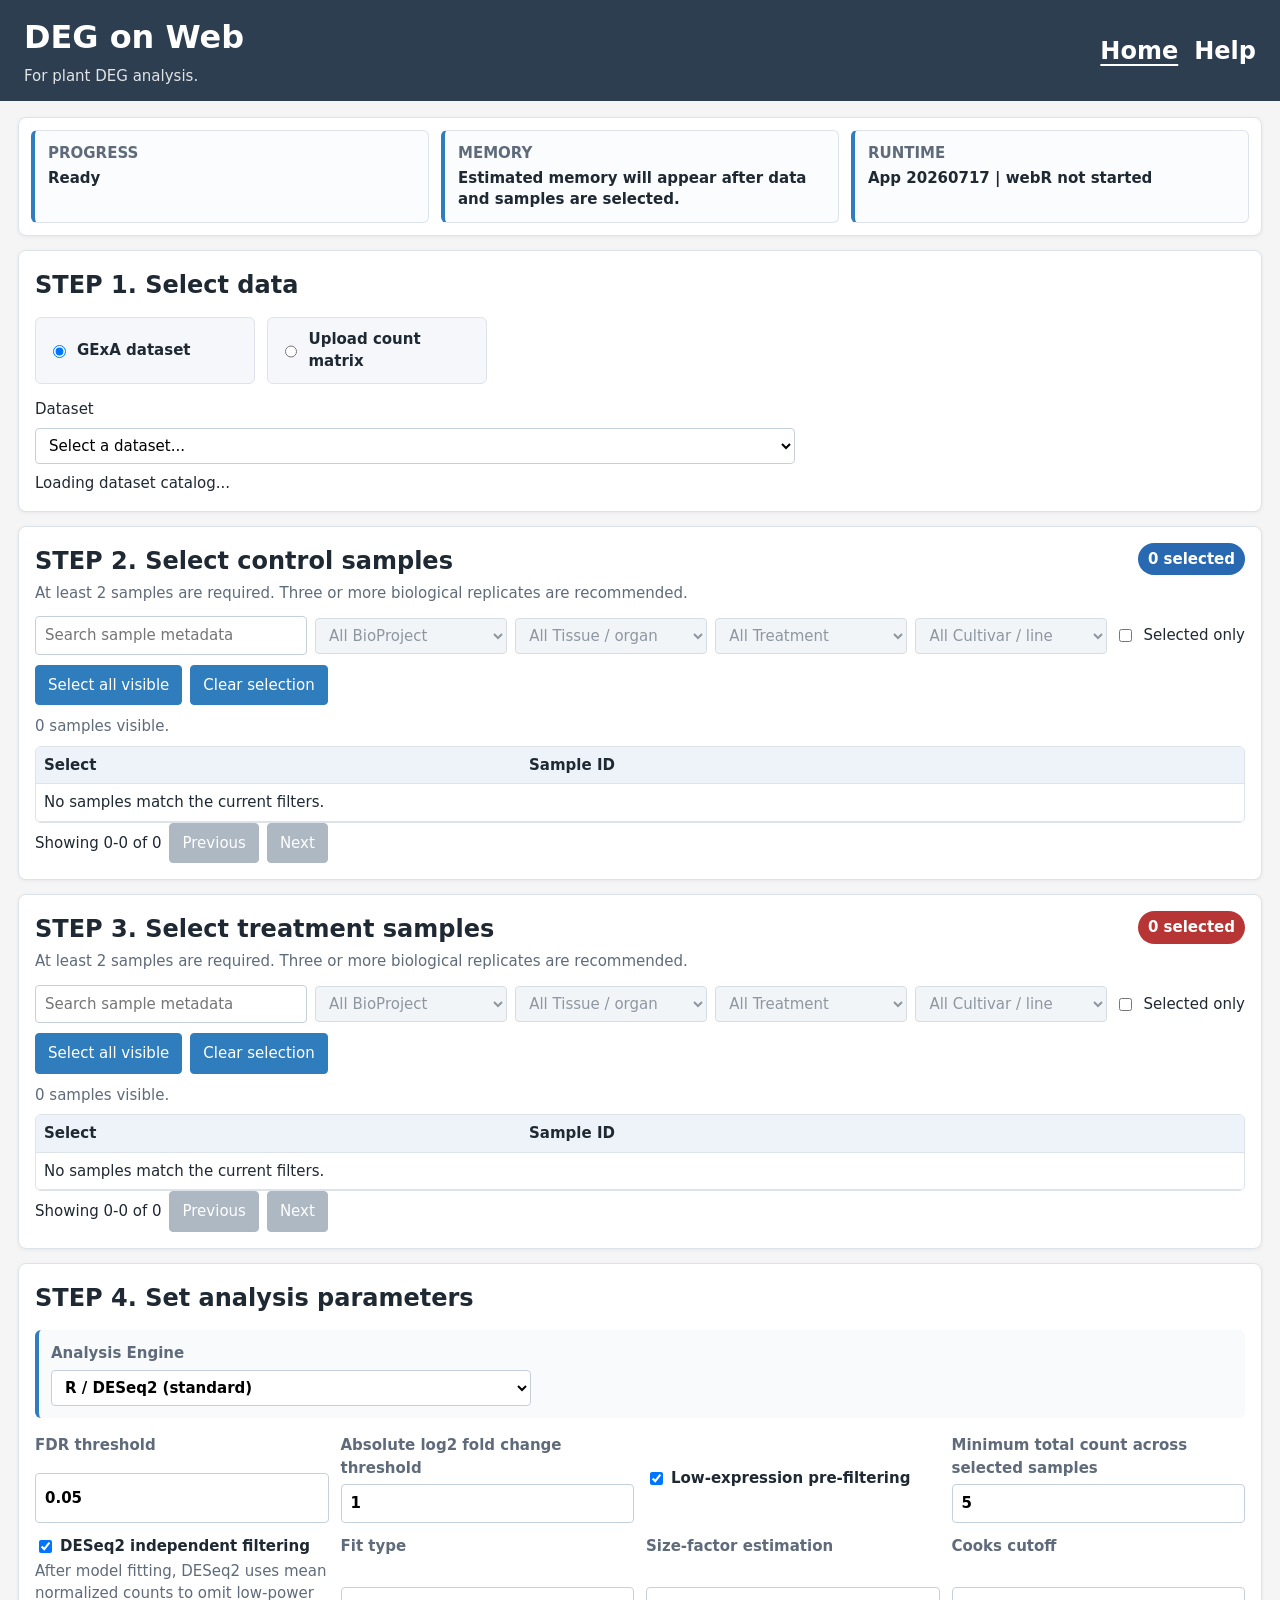
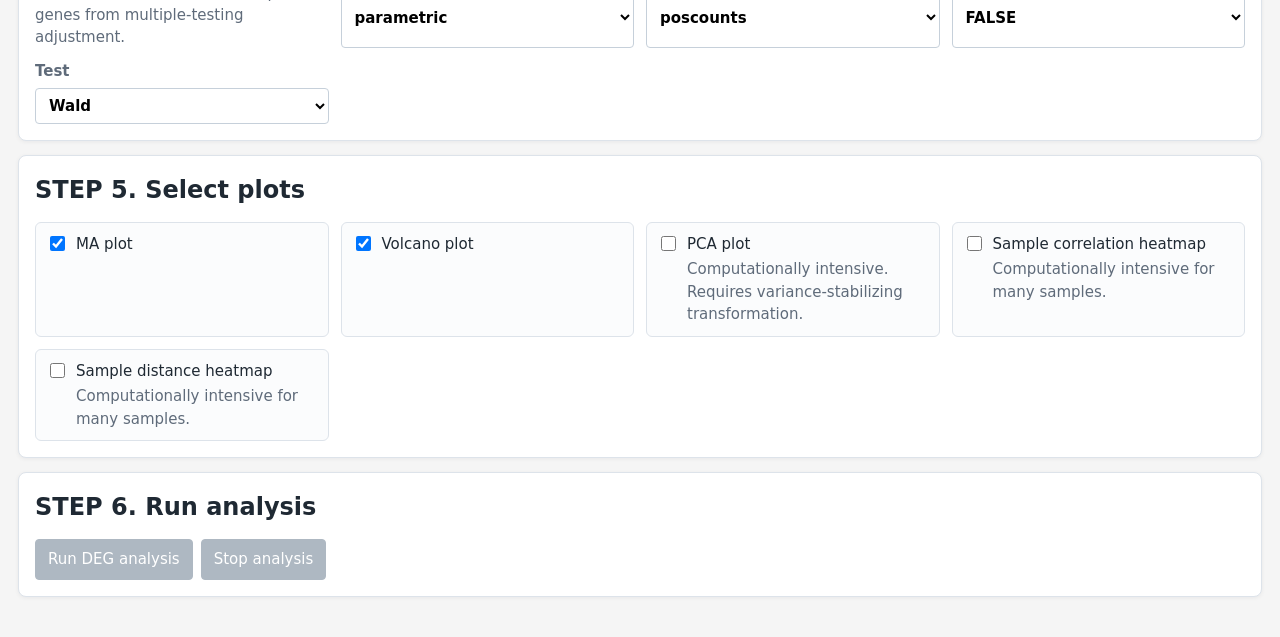
==== index.html @ 8852ff7d "Initial public release of DEG on Web" ====
<!doctype html>
<html lang="en">
<head>
  <meta charset="UTF-8">
  <meta
    name="viewport"
    content="width=device-width, initial-scale=1"
  >
  <meta
    http-equiv="Content-Security-Policy"
    content="default-src 'self' data: blob:; script-src 'self' 'unsafe-eval' 'wasm-unsafe-eval'; worker-src 'self' blob:; connect-src 'self'; img-src 'self' data: blob:; style-src 'self';"
  >
  <title>DEG on Web</title>
  <link rel="stylesheet" href="./css/deseq-app.css?v=20260721-help">
</head>
<body>
  <header class="site-header">
    <div>
      <h1>DEG on Web</h1>
      <p>For plant DEG analysis.</p>
    </div>
    <nav aria-label="Primary">
      <a href="./index.html" aria-current="page">Home</a>
      <a href="./help.html">Help</a>
    </nav>
  </header>

  <main class="app-shell">
    <section class="status-strip" aria-live="polite">
      <div>
        <span class="status-label">Progress</span>
        <strong id="progressStatus">Not started</strong>
      </div>
      <div>
        <span class="status-label">Memory</span>
        <strong id="memoryEstimate">Estimated memory will appear after data and samples are selected.</strong>
      </div>
      <div>
        <span class="status-label">Runtime</span>
        <strong id="runtimeStatus">App 20260717 | webR not started</strong>
      </div>
    </section>

    <section class="step-card">
      <div class="step-head">
        <h2><span class="step-number">STEP 1.</span> Select data</h2>
      </div>

      <div class="mode-grid">
        <label class="mode-option">
          <input type="radio" name="data-mode" value="gexa" checked>
          <span>GExA dataset</span>
        </label>
        <label class="mode-option">
          <input type="radio" name="data-mode" value="upload">
          <span>Upload count matrix</span>
        </label>
      </div>

      <div id="gexaPanel" class="data-panel">
        <label for="datasetSelect">Dataset</label>
        <select id="datasetSelect"></select>
        <div id="datasetInfo" class="dataset-info">Loading dataset catalog...</div>
      </div>

      <div id="uploadPanel" class="data-panel" hidden>
        <label for="countFile">Count matrix CSV / TSV / TXT / gzip</label>
        <p class="upload-hint">Use a raw integer count matrix. Put Gene ID in the first column and sample names in all remaining columns.</p>
        <input id="countFile" type="file" accept=".csv,.tsv,.txt,.gz,text/csv,text/tab-separated-values,text/plain">
        <div class="example-actions">
          <button id="showExampleMatrix" type="button">Show example</button>
          <button id="downloadExampleMatrix" type="button">Download example CSV</button>
        </div>
        <pre id="exampleMatrixPreview" class="example-matrix-preview" hidden></pre>
        <p id="uploadStatus" class="muted">No file selected. Files are parsed locally in this browser.</p>
      </div>
    </section>

    <section class="step-card">
      <div id="controlSelector">
        <div class="selector-heading selector-heading-control">
          <div>
            <h3>STEP 2. Select control samples</h3>
            <p>At least 2 samples are required. Three or more biological replicates are recommended.</p>
          </div>
          <div class="selector-count" data-role="count">0 selected</div>
        </div>
      </div>
    </section>

    <section class="step-card">
      <div id="treatmentSelector">
        <div class="selector-heading selector-heading-treatment">
          <div>
            <h3>STEP 3. Select treatment samples</h3>
            <p>At least 2 samples are required. Three or more biological replicates are recommended.</p>
          </div>
          <div class="selector-count" data-role="count">0 selected</div>
        </div>
      </div>
    </section>

    <section class="step-card">
      <div class="step-head">
        <h2><span class="step-number">STEP 4.</span> Set analysis parameters</h2>
      </div>

      <div class="engine-panel">
        <label class="engine-control">
          <span>Analysis Engine</span>
          <select id="analysisEngine">
            <option value="deseq2" selected>R / DESeq2 (standard)</option>
            <option value="javascript">High-speed edgeR-like Z-test (ultrafast)</option>
          </select>
        </label>
      </div>

      <div class="parameter-grid">
        <label>
          <div id="pModeField" class="p-mode-field" hidden>
            <span>P-value correction mode</span>
            <select id="p-mode">
              <option value="fdr" selected>FDR (Benjamini-Hochberg)</option>
              <option value="bonferroni">Bonferroni adjusted p-value</option>
              <option value="raw">Raw p-value (no adjustment)</option>
            </select>
          </div>
          <span id="pThreshLabel">FDR threshold</span>
          <input id="fdrThreshold" type="number" min="0.000001" max="0.999999" step="0.01" value="0.05">
        </label>
        <label>
          <span>Absolute log2 fold change threshold</span>
          <input id="log2fcThreshold" type="number" min="0" step="0.1" value="1">
        </label>
        <label class="deseq2-only-param inline-check">
          <input id="preFiltering" type="checkbox" checked>
          <span>Low-expression pre-filtering</span>
        </label>
        <label>
          <span>Minimum total count across selected samples</span>
          <input id="minimumCount" type="number" min="0" step="1" value="5">
        </label>
        <input id="minimumSamples" type="hidden" value="1">
        <div class="parameter-with-help deseq2-only-param">
          <label class="inline-check">
            <input id="independentFiltering" type="checkbox" checked>
            <span>DESeq2 independent filtering</span>
          </label>
          <p class="parameter-help">After model fitting, DESeq2 uses mean normalized counts to omit low-power genes from multiple-testing adjustment.</p>
        </div>
        <label class="deseq2-only-param">
          <span>Fit type</span>
          <select id="fitType">
            <option value="parametric">parametric</option>
            <option value="local">local</option>
            <option value="mean">mean</option>
          </select>
        </label>
        <label class="deseq2-only-param">
          <span>Size-factor estimation</span>
          <select id="sfType">
            <option value="ratio">ratio</option>
            <option value="poscounts">poscounts</option>
            <option value="iterate">iterate</option>
          </select>
        </label>
        <label class="deseq2-only-param">
          <span>Cooks cutoff</span>
          <select id="cooksCutoff">
            <option value="false">FALSE</option>
            <option value="true">TRUE</option>
          </select>
        </label>
        <label class="deseq2-only-param">
          <span>Test</span>
          <select id="testType">
            <option value="Wald">Wald</option>
            <option value="LRT">LRT</option>
          </select>
        </label>
      </div>
    </section>

    <section class="step-card">
      <div class="step-head">
        <h2><span class="step-number">STEP 5.</span> Select plots</h2>
      </div>

      <div class="plot-grid">
        <label class="inline-check">
          <input id="plot-ma" type="checkbox">
          <span>MA plot</span>
        </label>
        <label class="inline-check">
          <input id="plot-volcano" type="checkbox">
          <span>Volcano plot</span>
        </label>
        <label class="inline-check plot-heavy">
          <input id="plot-pca" type="checkbox">
          <span>PCA plot <small>Computationally intensive. Requires variance-stabilizing transformation.</small></span>
        </label>
        <label class="inline-check plot-heavy">
          <input id="plot-sampleCorrelation" type="checkbox">
          <span>Sample correlation heatmap <small>Computationally intensive for many samples.</small></span>
        </label>
        <label class="inline-check plot-heavy">
          <input id="plot-sampleDistance" type="checkbox">
          <span>Sample distance heatmap <small>Computationally intensive for many samples.</small></span>
        </label>
      </div>
    </section>

    <section class="step-card">
      <div class="step-head">
        <h2><span class="step-number">STEP 6.</span> Run analysis</h2>
      </div>

      <div id="warningPanel" class="warning-panel" hidden>
        <ul id="warningList"></ul>
      </div>

      <div class="run-actions">
        <button id="runButton" type="button" disabled>Run DEG analysis</button>
        <button id="cancelButton" type="button" disabled>Stop analysis</button>
      </div>

      <div id="analysisActivity" class="analysis-activity" hidden>
        <div class="analysis-activity-head">
          <span class="status-label">Analysis activity</span>
          <strong id="analysisElapsed">0 sec total</strong>
        </div>
        <ol id="analysisStageList"></ol>
      </div>

      <div id="errorPanel" class="error-panel" hidden>
        <pre id="errorText"></pre>
      </div>
    </section>

    <section id="resultsSection" class="step-card results-section" hidden>
      <div class="step-head">
        <h2><span class="step-number">STEP 7.</span> Results</h2>
      </div>

      <div id="summaryCards" class="summary-grid"></div>

      <h3>Result table</h3>
      <div id="resultTable"></div>

      <h3>Plots</h3>
      <div id="plotsContainer" class="plots-container"></div>

      <h3>Downloads</h3>
      <div id="downloadsContainer"></div>

      <h3>Analysis log</h3>
      <pre id="analysisLog" class="analysis-log"></pre>
    </section>

  </main>

  <script type="module" src="./js/app.js?v=20260717-gene-length"></script>
</body>
</html>
---- css/deseq-app.css ----
:root {
  --base-font-size: 15px;
  --ink: #1f2933;
  --muted: #5f6b7a;
  --line: #dde3ea;
  --panel: #ffffff;
  --soft: #f5f7fa;
  --header: #2c3e50;
  --accent: #2f7dbd;
  --control: #2869b1;
  --treatment: #b73535;
  --warning: #8a5a00;
  --warning-bg: #fff7e6;
  --error: #a83232;
}

* {
  box-sizing: border-box;
}

[hidden] {
  display: none !important;
}

html {
  font-size: var(--base-font-size);
}

body {
  margin: 0;
  color: var(--ink);
  background: #f5f5f5;
  font-family: system-ui, -apple-system, BlinkMacSystemFont, "Segoe UI", sans-serif;
  font-size: 1rem;
  line-height: 1.5;
}

button,
input,
select {
  font: inherit;
}

button {
  border: 1px solid var(--accent);
  border-radius: 4px;
  padding: 8px 12px;
  color: #fff;
  background: var(--accent);
  cursor: pointer;
}

button:disabled {
  border-color: #aeb8c2;
  background: #aeb8c2;
  cursor: not-allowed;
}

input,
select {
  min-width: 0;
  border: 1px solid #c6d0da;
  border-radius: 4px;
  padding: 7px 9px;
  background: #fff;
}

input:disabled,
select:disabled {
  color: var(--muted);
  background: #edf1f5;
}

.upload-hint {
  margin: -2px 0 10px;
  color: var(--muted);
}

.example-actions {
  display: flex;
  flex-wrap: wrap;
  gap: 8px;
  margin: 10px 0;
}

.example-matrix-preview {
  max-height: 280px;
  margin: 8px 0 10px;
  border: 1px solid var(--line);
  border-radius: 6px;
  padding: 10px;
  background: #fbfcfd;
  font-family: ui-monospace, SFMono-Regular, Consolas, "Liberation Mono", monospace;
  font-size: 0.9rem;
  line-height: 1.45;
  overflow: auto;
  white-space: pre;
}

a {
  color: var(--accent);
}

.site-header {
  display: flex;
  align-items: center;
  justify-content: space-between;
  gap: 18px;
  padding: 14px 24px;
  color: #fff;
  background: var(--header);
}

.site-header h1 {
  margin: 0;
  font-size: 2.13rem;
}

.site-header p {
  margin: 3px 0 0;
  color: rgba(255, 255, 255, 0.86);
  font-size: 1rem;
}

.site-header nav {
  display: flex;
  gap: 16px;
  white-space: nowrap;
}

.site-header nav a {
  color: #fff;
  font-size: 1.6rem;
  font-weight: 700;
  text-decoration: none;
}

.site-header nav a[aria-current="page"] {
  text-decoration: underline;
  text-decoration-thickness: 2px;
  text-underline-offset: 5px;
}

.app-shell {
  max-width: 1320px;
  margin: 16px auto 40px;
  padding: 0 18px;
}

.status-strip,
.step-card {
  margin-bottom: 14px;
  border: 1px solid var(--line);
  border-radius: 8px;
  background: var(--panel);
  box-shadow: 0 1px 4px rgba(15, 23, 42, 0.06);
}

.status-strip {
  display: grid;
  grid-template-columns: repeat(3, minmax(0, 1fr));
  gap: 12px;
  padding: 12px;
  background: #fff;
}

.status-strip > div {
  min-width: 0;
  border: 1px solid var(--line);
  border-left: 4px solid var(--accent);
  border-radius: 6px;
  padding: 11px 13px 12px;
  background: #fbfcfd;
}

.status-label {
  display: block;
  color: var(--muted);
  font-size: 1rem;
  font-weight: 700;
  text-transform: uppercase;
}

.status-strip strong {
  display: block;
  margin-top: 3px;
  font-size: 1rem;
  line-height: 1.4;
  overflow-wrap: anywhere;
}

.step-card {
  padding: 16px;
}

.step-head {
  display: flex;
  align-items: baseline;
  gap: 10px;
  margin-bottom: 14px;
}

.step-head h2 {
  margin: 0;
  font-size: 1.6rem;
  font-weight: 800;
}

.step-head .step-number {
  color: inherit;
  font-size: inherit;
  font-weight: inherit;
  letter-spacing: 0;
  text-transform: uppercase;
}

.mode-grid,
.plot-grid,
.parameter-grid,
.download-grid,
.summary-grid {
  display: grid;
  gap: 12px;
}

.mode-grid {
  grid-template-columns: repeat(2, minmax(0, 220px));
  margin-bottom: 14px;
}

.mode-option,
.inline-check {
  display: flex;
  align-items: center;
  gap: 8px;
}

.mode-option {
  border: 1px solid var(--line);
  border-radius: 6px;
  padding: 10px 12px;
  font-weight: 700;
  background: var(--soft);
}

.data-panel {
  display: grid;
  gap: 8px;
  max-width: 760px;
}

.dataset-details {
  display: grid;
  grid-template-columns: 180px minmax(0, 1fr);
  gap: 6px 12px;
  margin: 8px 0 0;
  padding: 12px;
  border: 1px solid var(--line);
  border-radius: 6px;
  background: #fbfcfd;
}

.dataset-details dt {
  color: var(--muted);
  font-weight: 700;
}

.dataset-details dd {
  margin: 0;
}

.selector-heading {
  display: flex;
  justify-content: space-between;
  gap: 14px;
  margin-bottom: 12px;
}

.selector-heading h3 {
  margin: 0;
  font-size: 1.6rem;
  font-weight: 800;
}

.plot-card h3,
.results-section h3 {
  margin: 0;
  font-size: 1.2rem;
}

.selector-heading p,
.muted,
.plot-heavy small {
  margin: 3px 0 0;
  color: var(--muted);
  font-size: 1rem;
}

.selector-count {
  align-self: start;
  border-radius: 999px;
  padding: 5px 10px;
  color: #fff;
  font-size: 1rem;
  font-weight: 800;
}

.selector-heading-control .selector-count {
  background: var(--control);
}

.selector-heading-treatment .selector-count {
  background: var(--treatment);
}

.sample-controls,
.result-controls,
.sample-actions,
.run-actions,
.plot-card-header,
.table-pager {
  display: flex;
  flex-wrap: wrap;
  align-items: center;
  gap: 8px;
}

.sample-controls input[type="search"],
.result-controls input[type="search"] {
  flex: 1 1 260px;
}

.sample-controls select {
  flex: 1 1 180px;
}

.sample-actions {
  margin: 10px 0;
}

.analysis-activity {
  margin-top: 14px;
  border-top: 1px solid var(--line);
  padding-top: 12px;
}

.analysis-activity-head {
  display: flex;
  align-items: baseline;
  justify-content: space-between;
  gap: 12px;
}

.analysis-activity-head strong {
  color: var(--muted);
  font-size: 0.93rem;
}

.analysis-activity .status-label {
  font-size: 0.86rem;
}

.analysis-activity ol {
  display: grid;
  gap: 5px;
  margin: 8px 0 0;
  padding: 0;
  list-style: none;
}

.analysis-activity li {
  display: grid;
  grid-template-columns: 74px minmax(0, 1fr);
  gap: 10px;
  border-bottom: 1px solid #edf1f5;
  padding: 5px 0;
  font-size: 0.93rem;
}

.analysis-activity time {
  color: var(--muted);
  font-variant-numeric: tabular-nums;
}

.analysis-activity li span {
  overflow-wrap: anywhere;
}

.selection-summary,
.result-status {
  margin: 8px 0;
  color: var(--muted);
  font-size: 1rem;
}

.sample-table-wrap,
.result-table-wrap {
  max-height: 520px;
  overflow: auto;
  border: 1px solid var(--line);
  border-radius: 6px;
}

table {
  width: 100%;
  border-collapse: collapse;
  font-size: 1rem;
}

th,
td {
  border-bottom: 1px solid var(--line);
  padding: 7px 8px;
  text-align: left;
  vertical-align: top;
}

thead th {
  position: sticky;
  top: 0;
  z-index: 1;
  background: #edf3f8;
}

tbody tr:hover {
  background: #f7fbff;
}

.parameter-grid {
  grid-template-columns: repeat(4, minmax(160px, 1fr));
}

.engine-panel {
  margin-bottom: 16px;
  border-left: 4px solid var(--accent);
  border-radius: 6px;
  padding: 12px;
  background: #f8fafc;
}

.engine-control,
.p-mode-field {
  display: grid;
  gap: 6px;
  color: var(--muted);
  font-size: 1rem;
  font-weight: 700;
}

.engine-control select {
  max-width: 480px;
}

.p-mode-field {
  margin-bottom: 8px;
}

.engine-muted {
  opacity: 0.45;
}

.parameter-grid label {
  display: grid;
  gap: 5px;
  color: var(--muted);
  font-size: 1rem;
  font-weight: 700;
}

.parameter-grid .inline-check {
  display: flex;
  color: var(--ink);
}

.parameter-with-help {
  display: grid;
  gap: 4px;
}

.parameter-help {
  margin: 0;
  color: var(--muted);
  font-size: 1rem;
  font-weight: 400;
  line-height: 1.45;
}

.plot-grid {
  grid-template-columns: repeat(4, minmax(180px, 1fr));
}

.plot-grid label {
  align-items: flex-start;
  border: 1px solid var(--line);
  border-radius: 6px;
  padding: 10px;
  background: #fbfcfd;
}

.plot-grid input[type="checkbox"] {
  flex: 0 0 auto;
  width: 1rem;
  height: 1rem;
  margin-top: 0.2rem;
}

.plot-heavy small {
  display: block;
}

.warning-panel,
.error-panel {
  margin: 10px 0;
  border-radius: 6px;
  padding: 10px 12px;
}

.warning-panel {
  border: 1px solid #ffe2ad;
  color: var(--warning);
  background: var(--warning-bg);
}

.warning-panel ul {
  margin: 0;
  padding-left: 20px;
}

.confirm-line {
  margin: 10px 0;
  font-weight: 700;
}

.error-panel {
  border: 1px solid #f3b3b3;
  color: var(--error);
  background: #fff3f3;
}

.error-panel pre,
.analysis-log {
  margin: 0;
  overflow: auto;
  white-space: pre-wrap;
  overflow-wrap: anywhere;
}

.summary-grid {
  grid-template-columns: repeat(6, minmax(120px, 1fr));
  margin-bottom: 18px;
}

.summary-card {
  display: grid;
  gap: 2px;
  border: 1px solid var(--line);
  border-radius: 6px;
  padding: 10px;
  background: #fbfcfd;
}

.summary-card strong {
  font-size: 1.6rem;
}

.summary-card span {
  color: var(--muted);
  font-size: 1rem;
}

.column-picker {
  margin: 10px 0;
}

.column-picker summary {
  cursor: pointer;
  font-weight: 700;
}

.column-picker [data-role="column-picker"] {
  display: grid;
  grid-template-columns: repeat(4, minmax(170px, 1fr));
  gap: 6px 10px;
  margin-top: 8px;
}

.sort-button {
  border: 0;
  padding: 0;
  color: var(--ink);
  background: transparent;
  font-weight: 800;
}

.numeric-filter {
  display: flex;
  align-items: center;
  gap: 5px;
  color: var(--muted);
  font-size: 1rem;
}

.numeric-filter input {
  width: 90px;
}

.plots-container {
  display: grid;
  gap: 14px;
}

.plot-card {
  border: 1px solid var(--line);
  border-radius: 8px;
  padding: 12px;
  background: #fff;
}

.plot-card-header {
  justify-content: space-between;
  margin-bottom: 8px;
}

.plot-downloads {
  display: flex;
  gap: 6px;
}

.plot-downloads button {
  padding: 5px 8px;
}

.plot-card svg {
  width: 100%;
  height: auto;
  border: 1px solid var(--line);
  border-radius: 6px;
  background: #fff;
}

.plot-axis line {
  stroke: #475569;
  stroke-width: 1;
}

.plot-grid-line {
  stroke: #e5e7eb;
  stroke-width: 1;
}

.plot-axis text,
.plot-legend text,
.heatmap-label {
  fill: #334155;
  font-size: 1rem;
}

.plot-title-svg {
  fill: #17202a;
  font-size: 1.2rem;
  font-weight: 800;
}

.threshold-line {
  stroke: #555;
  stroke-dasharray: 5 5;
  stroke-width: 1;
}

.plot-points circle {
  opacity: 0.72;
}

.plot-points circle:hover {
  opacity: 1;
  stroke: #111;
  stroke-width: 1;
}

.download-grid {
  grid-template-columns: repeat(4, minmax(170px, 1fr));
  margin-top: 10px;
}

.analysis-log {
  min-height: 180px;
  border: 1px solid var(--line);
  border-radius: 6px;
  padding: 12px;
  background: #f8fafc;
  font-family: Consolas, "Courier New", monospace;
  font-size: 1rem;
}

.help-manual {
  max-width: 1080px;
}

.help-intro p {
  max-width: 920px;
}

.manual-lead {
  margin-top: 0;
  font-size: 1.13rem;
  font-weight: 700;
}

.manual-toc,
.workflow-list,
.manual-list {
  margin: 0;
  padding-left: 22px;
}

.manual-toc {
  display: grid;
  grid-template-columns: repeat(2, minmax(0, 1fr));
  gap: 8px 24px;
}

.manual-toc a {
  font-weight: 700;
}

.manual-list,
.workflow-list {
  display: grid;
  gap: 9px;
}

.manual-list li,
.workflow-list li {
  padding-left: 2px;
}

.manual-two-column {
  display: grid;
  grid-template-columns: repeat(2, minmax(0, 1fr));
  gap: 16px 28px;
}

.manual-two-column h3 {
  margin: 0 0 4px;
  color: var(--header);
  font-size: 1.13rem;
}

.manual-two-column p {
  margin: 0;
}

.manual-subhead {
  margin: 18px 0 8px;
  color: var(--header);
  font-size: 1.2rem;
}

.manual-note {
  margin: 14px 0 0;
  border-left: 4px solid var(--accent);
  padding: 10px 12px;
  background: #f4f9fd;
}

@media (max-width: 980px) {
  .status-strip,
  .parameter-grid,
  .plot-grid,
  .summary-grid,
  .download-grid,
  .column-picker [data-role="column-picker"] {
    grid-template-columns: 1fr 1fr;
  }
}

@media (max-width: 720px) {
  .site-header,
  .selector-heading {
    flex-direction: column;
    align-items: flex-start;
  }

  .site-header nav {
    flex-wrap: wrap;
  }

  .status-strip,
  .mode-grid,
  .parameter-grid,
  .plot-grid,
  .summary-grid,
  .download-grid,
  .manual-toc,
  .manual-two-column,
  .column-picker [data-role="column-picker"] {
    grid-template-columns: 1fr;
  }

  .dataset-details {
    grid-template-columns: 1fr;
  }
}
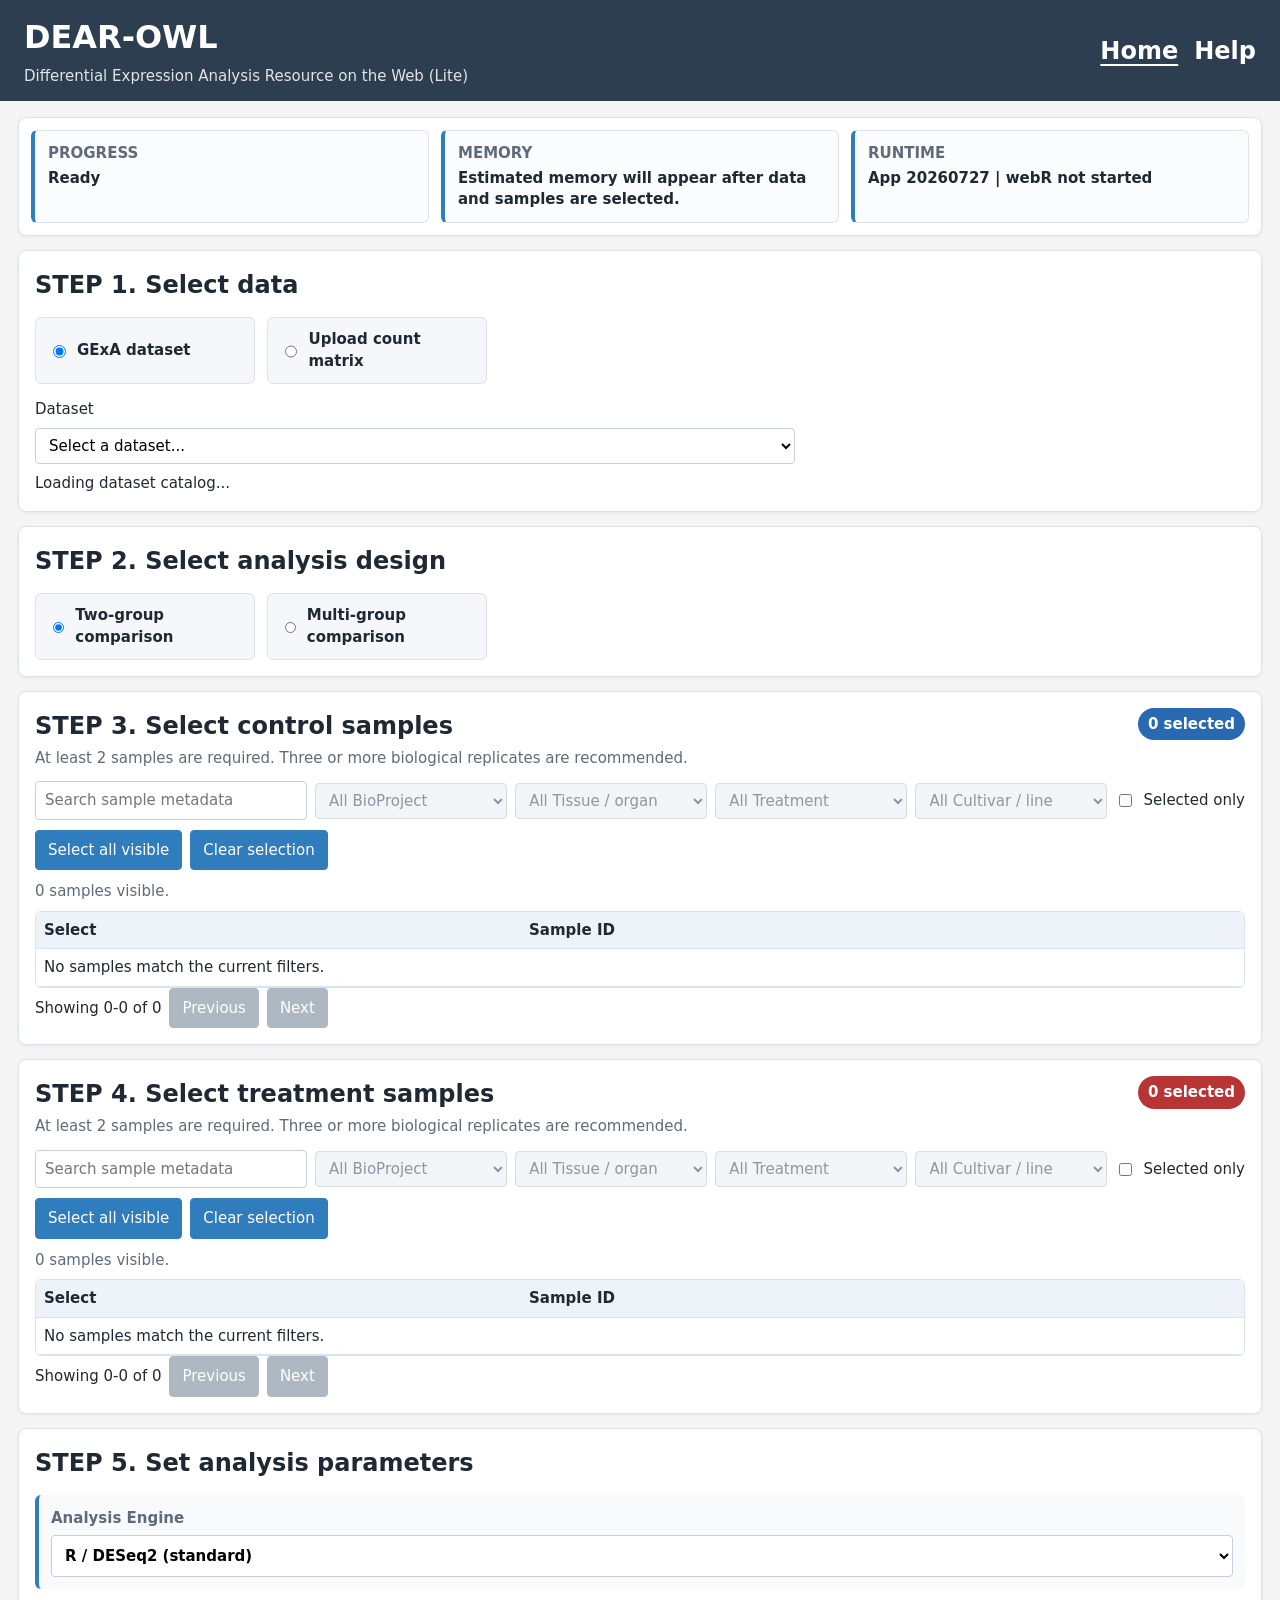
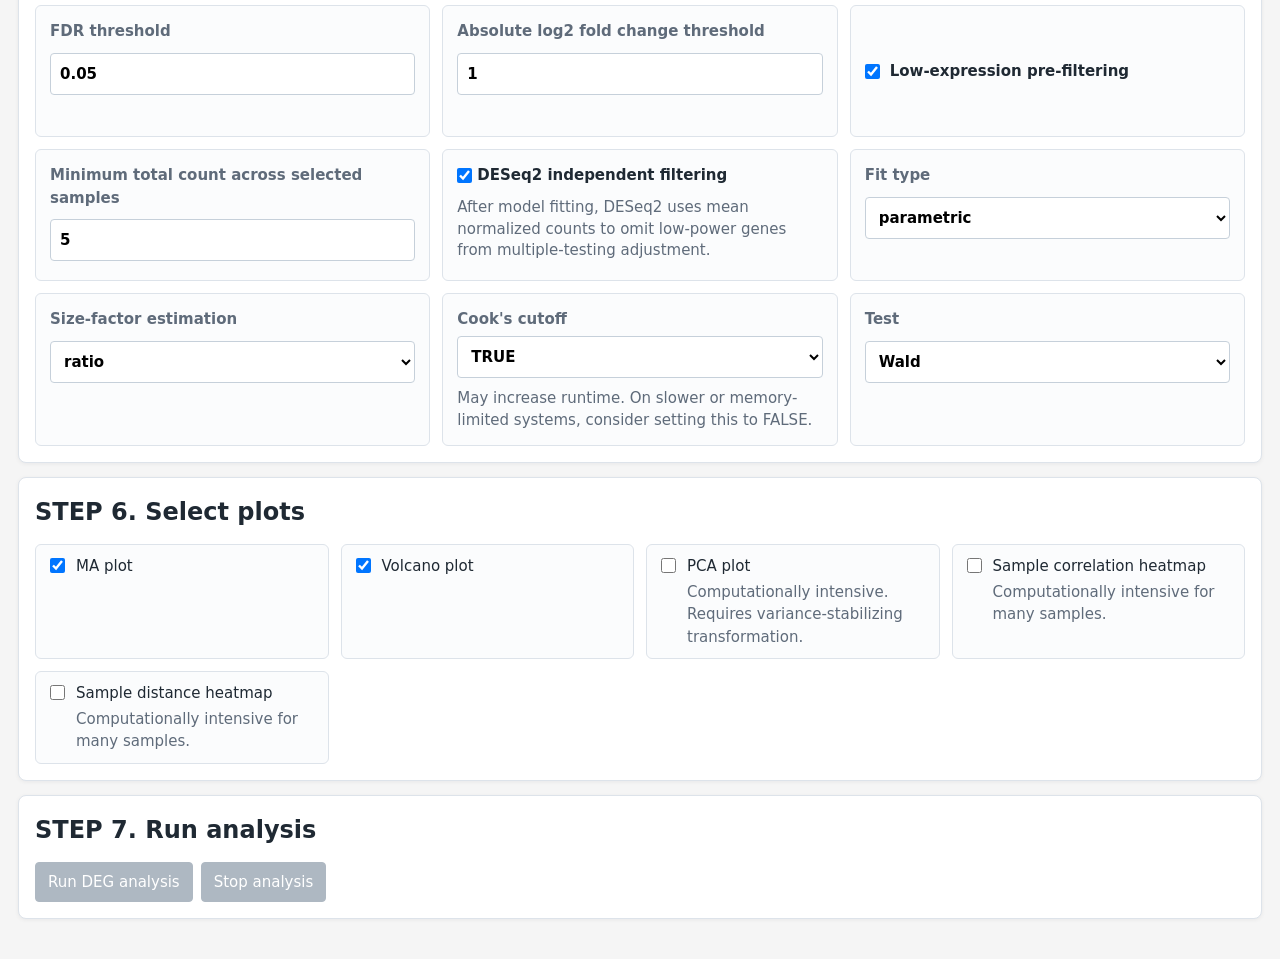
==== commit 0c357965: "Update DEAR-OWL application" ====
--- a/index.html
+++ b/index.html
@@ -10,14 +10,14 @@
     http-equiv="Content-Security-Policy"
     content="default-src 'self' data: blob:; script-src 'self' 'unsafe-eval' 'wasm-unsafe-eval'; worker-src 'self' blob:; connect-src 'self'; img-src 'self' data: blob:; style-src 'self';"
   >
-  <title>DEG on Web</title>
-  <link rel="stylesheet" href="./css/deseq-app.css?v=20260721-help">
+  <title>DEAR-OWL</title>
+  <link rel="stylesheet" href="./css/deseq-app.css?v=20260727">
 </head>
 <body>
   <header class="site-header">
     <div>
-      <h1>DEG on Web</h1>
-      <p>For plant DEG analysis.</p>
+      <h1>DEAR-OWL</h1>
+      <p>Differential Expression Analysis Resource on the Web (Lite)</p>
     </div>
     <nav aria-label="Primary">
       <a href="./index.html" aria-current="page">Home</a>
@@ -37,7 +37,7 @@
       </div>
       <div>
         <span class="status-label">Runtime</span>
-        <strong id="runtimeStatus">App 20260717 | webR not started</strong>
+        <strong id="runtimeStatus">App 20260727 | webR not started</strong>
       </div>
     </section>
 
@@ -61,6 +61,27 @@
         <label for="datasetSelect">Dataset</label>
         <select id="datasetSelect"></select>
         <div id="datasetInfo" class="dataset-info">Loading dataset catalog...</div>
+        <div id="datasetLoadProgress" class="dataset-load-progress" hidden>
+          <div class="dataset-load-progress-header">
+            <span id="datasetLoadProgressLabel">Preparing dataset...</span>
+            <span id="datasetLoadProgressPercent"></span>
+          </div>
+          <div
+            id="datasetLoadProgressTrack"
+            class="dataset-load-progress-track"
+            role="progressbar"
+            aria-label="Dataset loading progress"
+            aria-valuemin="0"
+            aria-valuemax="100"
+          >
+            <div id="datasetLoadProgressBar" class="dataset-load-progress-bar"></div>
+          </div>
+          <div class="dataset-load-progress-details">
+            <span id="datasetLoadProgressStage"></span>
+            <span id="datasetLoadProgressBytes"></span>
+          </div>
+          <div id="datasetLoadProgressLive" class="sr-only" aria-live="polite"></div>
+        </div>
       </div>
 
       <div id="uploadPanel" class="data-panel" hidden>
@@ -77,10 +98,27 @@
     </section>
 
     <section class="step-card">
+      <div class="step-head">
+        <h2><span class="step-number">STEP 2.</span> Select analysis design</h2>
+      </div>
+
+      <div class="mode-grid analysis-design-grid">
+        <label class="mode-option">
+          <input type="radio" name="analysis-design" value="two_group" checked>
+          <span>Two-group comparison</span>
+        </label>
+        <label class="mode-option">
+          <input type="radio" name="analysis-design" value="multi_group">
+          <span>Multi-group comparison</span>
+        </label>
+      </div>
+    </section>
+
+    <section id="twoGroupControlSection" class="step-card">
       <div id="controlSelector">
         <div class="selector-heading selector-heading-control">
           <div>
-            <h3>STEP 2. Select control samples</h3>
+            <h3>STEP 3. Select control samples</h3>
             <p>At least 2 samples are required. Three or more biological replicates are recommended.</p>
           </div>
           <div class="selector-count" data-role="count">0 selected</div>
@@ -88,11 +126,11 @@
       </div>
     </section>
 
-    <section class="step-card">
+    <section id="twoGroupTreatmentSection" class="step-card">
       <div id="treatmentSelector">
         <div class="selector-heading selector-heading-treatment">
           <div>
-            <h3>STEP 3. Select treatment samples</h3>
+            <h3>STEP 4. Select treatment samples</h3>
             <p>At least 2 samples are required. Three or more biological replicates are recommended.</p>
           </div>
           <div class="selector-count" data-role="count">0 selected</div>
@@ -100,9 +138,17 @@
       </div>
     </section>
 
-    <section class="step-card">
-      <div class="step-head">
-        <h2><span class="step-number">STEP 4.</span> Set analysis parameters</h2>
+    <section id="multiGroupSection" class="step-card" hidden>
+      <div class="step-head">
+        <h2><span class="step-number">STEP 3.</span> Build multi-group comparison</h2>
+      </div>
+      <div id="multiGroupBuilder"></div>
+      <div id="multiGroupSampleSelector" class="multi-group-sample-selector"></div>
+    </section>
+
+    <section class="step-card">
+      <div class="step-head">
+        <h2><span class="step-number">STEP 5.</span> Set analysis parameters</h2>
       </div>
 
       <div class="engine-panel">
@@ -110,7 +156,7 @@
           <span>Analysis Engine</span>
           <select id="analysisEngine">
             <option value="deseq2" selected>R / DESeq2 (standard)</option>
-            <option value="javascript">High-speed edgeR-like Z-test (ultrafast)</option>
+            <option value="javascript">High-speed pairwise Z-test (ultrafast)</option>
           </select>
         </label>
       </div>
@@ -159,18 +205,21 @@
         <label class="deseq2-only-param">
           <span>Size-factor estimation</span>
           <select id="sfType">
-            <option value="ratio">ratio</option>
+            <option value="ratio" selected>ratio</option>
             <option value="poscounts">poscounts</option>
             <option value="iterate">iterate</option>
           </select>
         </label>
-        <label class="deseq2-only-param">
-          <span>Cooks cutoff</span>
-          <select id="cooksCutoff">
-            <option value="false">FALSE</option>
-            <option value="true">TRUE</option>
-          </select>
-        </label>
+        <div class="parameter-with-help deseq2-only-param">
+          <label>
+            <span>Cook's cutoff</span>
+            <select id="cooksCutoff">
+              <option value="false">FALSE</option>
+              <option value="true" selected>TRUE</option>
+            </select>
+          </label>
+          <p class="parameter-help">May increase runtime. On slower or memory-limited systems, consider setting this to FALSE.</p>
+        </div>
         <label class="deseq2-only-param">
           <span>Test</span>
           <select id="testType">
@@ -183,7 +232,7 @@
 
     <section class="step-card">
       <div class="step-head">
-        <h2><span class="step-number">STEP 5.</span> Select plots</h2>
+        <h2><span class="step-number">STEP 6.</span> Select plots</h2>
       </div>
 
       <div class="plot-grid">
@@ -212,7 +261,7 @@
 
     <section class="step-card">
       <div class="step-head">
-        <h2><span class="step-number">STEP 6.</span> Run analysis</h2>
+        <h2><span class="step-number">STEP 7.</span> Run analysis</h2>
       </div>
 
       <div id="warningPanel" class="warning-panel" hidden>
@@ -239,7 +288,7 @@
 
     <section id="resultsSection" class="step-card results-section" hidden>
       <div class="step-head">
-        <h2><span class="step-number">STEP 7.</span> Results</h2>
+        <h2><span class="step-number">STEP 8.</span> Results</h2>
       </div>
 
       <div id="summaryCards" class="summary-grid"></div>
@@ -259,6 +308,6 @@
 
   </main>
 
-  <script type="module" src="./js/app.js?v=20260717-gene-length"></script>
+  <script type="module" src="./js/app.js?v=20260727"></script>
 </body>
 </html>
--- a/css/deseq-app.css
+++ b/css/deseq-app.css
@@ -12,6 +12,7 @@
   --warning: #8a5a00;
   --warning-bg: #fff7e6;
   --error: #a83232;
+  --progress: #2f8f5b;
 }
 
 * {
@@ -269,6 +270,103 @@
   margin: 0;
 }
 
+.dataset-load-progress {
+  display: grid;
+  gap: 7px;
+  margin-top: 2px;
+  border: 1px solid var(--line);
+  border-radius: 6px;
+  padding: 11px 12px;
+  background: #fbfcfd;
+  color: var(--ink);
+}
+
+.dataset-load-progress-header,
+.dataset-load-progress-details {
+  display: flex;
+  justify-content: space-between;
+  gap: 12px;
+  min-width: 0;
+}
+
+.dataset-load-progress-header {
+  align-items: baseline;
+  font-weight: 700;
+}
+
+.dataset-load-progress-header span,
+.dataset-load-progress-details span {
+  min-width: 0;
+  overflow-wrap: anywhere;
+}
+
+#datasetLoadProgressPercent {
+  flex: 0 0 auto;
+  color: var(--progress);
+}
+
+.dataset-load-progress-track {
+  position: relative;
+  height: 10px;
+  overflow: hidden;
+  border: 1px solid #cbe6d5;
+  border-radius: 999px;
+  background: #e8f5ee;
+}
+
+.dataset-load-progress-bar {
+  width: 0;
+  height: 100%;
+  border-radius: inherit;
+  background: var(--progress);
+  transition: width 140ms linear;
+}
+
+.dataset-load-progress-details {
+  color: var(--muted);
+  font-size: 0.93rem;
+}
+
+.dataset-load-progress.is-indeterminate .dataset-load-progress-bar {
+  position: absolute;
+  left: 0;
+  width: 34%;
+  animation: dataset-progress-indeterminate 1.35s ease-in-out infinite;
+}
+
+.dataset-load-progress.is-complete .dataset-load-progress-bar {
+  background: var(--progress);
+}
+
+.dataset-load-progress.is-error {
+  border-color: #d9a5a5;
+  background: #fff8f8;
+}
+
+.dataset-load-progress.is-error .dataset-load-progress-bar {
+  width: 100%;
+  background: var(--error);
+  animation: none;
+}
+
+.sr-only {
+  position: absolute;
+  width: 1px;
+  height: 1px;
+  overflow: hidden;
+  clip: rect(0, 0, 0, 0);
+  white-space: nowrap;
+}
+
+@keyframes dataset-progress-indeterminate {
+  0% {
+    transform: translateX(-105%);
+  }
+  100% {
+    transform: translateX(305%);
+  }
+}
+
 .selector-heading {
   display: flex;
   justify-content: space-between;
@@ -311,6 +409,197 @@
 
 .selector-heading-treatment .selector-count {
   background: var(--treatment);
+}
+
+.selector-heading-multi .selector-count {
+  background: var(--progress);
+}
+
+.analysis-design-grid {
+  margin-bottom: 0;
+}
+
+.compact-step-head {
+  margin-bottom: 10px;
+}
+
+.compact-step-head h3,
+.contrast-panel h3,
+.overlap-section h3 {
+  margin: 0;
+  font-size: 1.2rem;
+}
+
+.multi-group-grid {
+  display: grid;
+  grid-template-columns: repeat(auto-fit, minmax(260px, 1fr));
+  gap: 12px;
+  margin-bottom: 10px;
+}
+
+.multi-group-card {
+  display: grid;
+  gap: 8px;
+  border: 1px solid var(--line);
+  border-radius: 6px;
+  padding: 12px;
+  background: #fbfcfd;
+}
+
+.multi-group-card.is-active {
+  border-color: var(--progress);
+  box-shadow: inset 0 0 0 1px var(--progress);
+}
+
+.multi-group-label {
+  display: grid;
+  gap: 4px;
+  min-width: 0;
+}
+
+.multi-group-label span {
+  color: var(--muted);
+  font-size: 0.93rem;
+  font-weight: 700;
+}
+
+.multi-group-count {
+  color: var(--ink);
+  font-size: 1rem;
+}
+
+.replicate-warning {
+  margin: 0;
+  color: var(--warning);
+  font-size: 0.93rem;
+  font-weight: 700;
+}
+
+.multi-group-sample-selector {
+  margin-top: 14px;
+  border-top: 1px solid var(--line);
+  padding-top: 14px;
+}
+
+.contrast-panel {
+  display: grid;
+  gap: 10px;
+  margin-top: 12px;
+  border-top: 1px solid var(--line);
+  padding-top: 12px;
+}
+
+.contrast-controls,
+.custom-contrast-row,
+.multi-result-header,
+.overlap-set-grid {
+  display: flex;
+  flex-wrap: wrap;
+  align-items: center;
+  gap: 8px;
+}
+
+.contrast-controls label {
+  display: grid;
+  gap: 4px;
+}
+
+.contrast-controls label span {
+  color: var(--muted);
+  font-size: 0.93rem;
+  font-weight: 700;
+}
+
+.run-global-control {
+  align-self: end;
+  display: flex !important;
+  min-height: 38px;
+}
+
+.contrast-preview {
+  border: 1px solid var(--line);
+  border-radius: 6px;
+  padding: 10px 12px;
+  background: #fbfcfd;
+}
+
+.contrast-preview ul {
+  display: grid;
+  gap: 4px;
+  margin: 7px 0;
+  padding-left: 20px;
+}
+
+.custom-contrast-editor {
+  display: grid;
+  gap: 8px;
+}
+
+.custom-contrast-list {
+  display: grid;
+  gap: 8px;
+}
+
+.custom-contrast-row select {
+  min-width: 180px;
+}
+
+.multi-result-header {
+  align-items: start;
+  margin-bottom: 10px;
+}
+
+.multi-result-header select {
+  flex: 0 1 320px;
+}
+
+.multi-result-header p {
+  flex: 1 1 360px;
+  margin: 0;
+}
+
+.compact-note {
+  margin: 0;
+}
+
+.direction-matrix {
+  margin-top: 14px;
+}
+
+.direction-matrix summary {
+  cursor: pointer;
+  font-weight: 800;
+}
+
+.overlap-section {
+  display: grid;
+  gap: 10px;
+  margin-top: 14px;
+}
+
+.overlap-set-grid {
+  align-items: flex-start;
+}
+
+.overlap-set-grid label {
+  flex: 1 1 260px;
+}
+
+.overlap-output {
+  display: grid;
+  gap: 10px;
+}
+
+.venn-svg {
+  width: min(100%, 760px);
+  min-height: 260px;
+  border: 1px solid var(--line);
+  border-radius: 6px;
+  background: #fbfcfd;
+}
+
+.overlap-table {
+  border: 1px solid var(--line);
 }
 
 .sample-controls,
@@ -427,7 +716,9 @@
 }
 
 .parameter-grid {
-  grid-template-columns: repeat(4, minmax(160px, 1fr));
+  grid-template-columns: repeat(3, minmax(0, 1fr));
+  grid-auto-rows: minmax(132px, auto);
+  align-items: stretch;
 }
 
 .engine-panel {
@@ -448,7 +739,9 @@
 }
 
 .engine-control select {
-  max-width: 480px;
+  width: 100%;
+  height: 42px;
+  max-width: none;
 }
 
 .p-mode-field {
@@ -467,14 +760,49 @@
   font-weight: 700;
 }
 
+.parameter-grid > label,
+.parameter-grid > .parameter-with-help {
+  min-width: 0;
+  min-height: 132px;
+  height: 100%;
+  border: 1px solid var(--line);
+  border-radius: 6px;
+  padding: 14px;
+  background: #fbfcfd;
+}
+
+.parameter-grid > label {
+  align-content: start;
+  gap: 10px;
+}
+
+.parameter-grid input[type="number"],
+.parameter-grid select {
+  width: 100%;
+  height: 42px;
+}
+
 .parameter-grid .inline-check {
   display: flex;
   color: var(--ink);
 }
 
+.parameter-grid > .inline-check {
+  align-items: center;
+}
+
+.parameter-grid input[type="checkbox"] {
+  flex: 0 0 auto;
+  width: 1rem;
+  height: 1rem;
+  margin: 0;
+  padding: 0;
+}
+
 .parameter-with-help {
   display: grid;
-  gap: 4px;
+  align-content: start;
+  gap: 10px;
 }
 
 .parameter-help {
@@ -800,4 +1128,26 @@
   .dataset-details {
     grid-template-columns: 1fr;
   }
-}
+
+  .parameter-grid {
+    grid-auto-rows: minmax(120px, auto);
+  }
+
+  .dataset-load-progress-header,
+  .dataset-load-progress-details {
+    flex-direction: column;
+    gap: 3px;
+  }
+}
+
+@media (prefers-reduced-motion: reduce) {
+  .dataset-load-progress-bar {
+    transition: none;
+  }
+
+  .dataset-load-progress.is-indeterminate .dataset-load-progress-bar {
+    position: static;
+    width: 38%;
+    animation: none;
+  }
+}
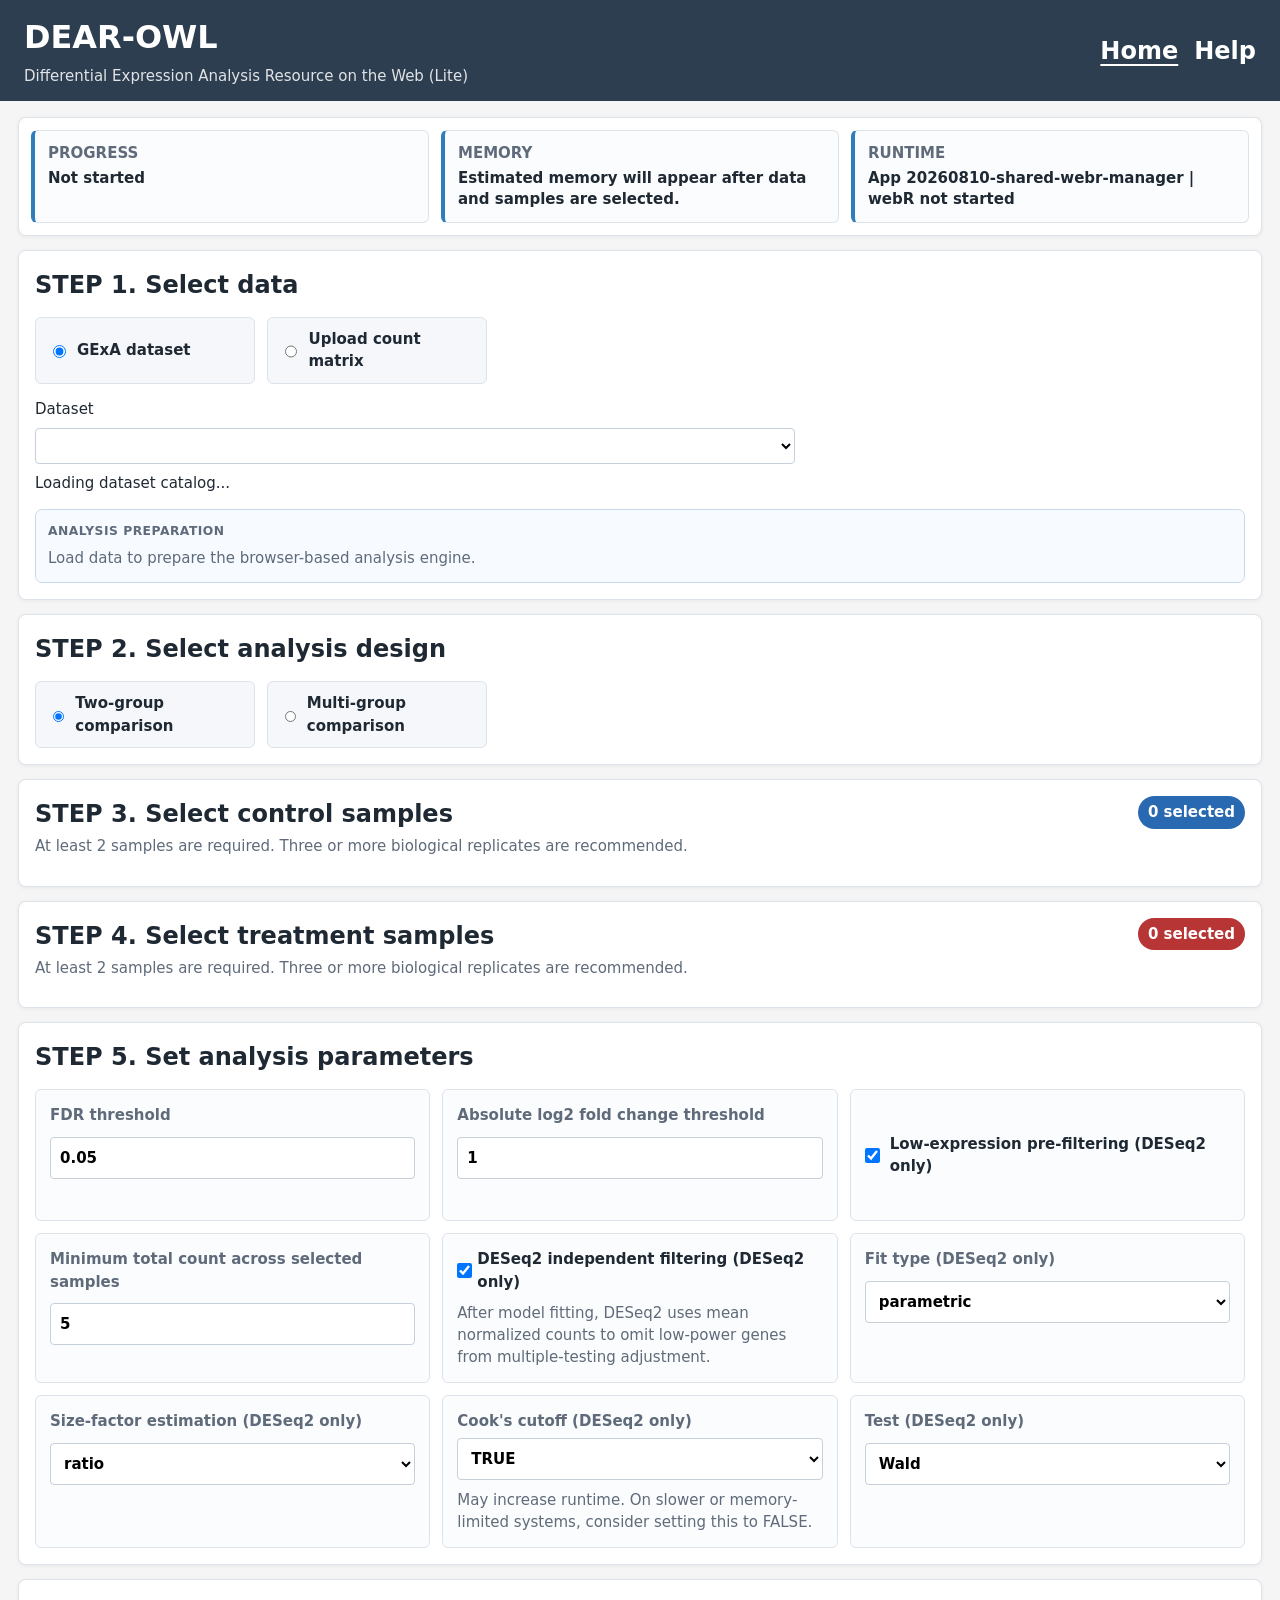
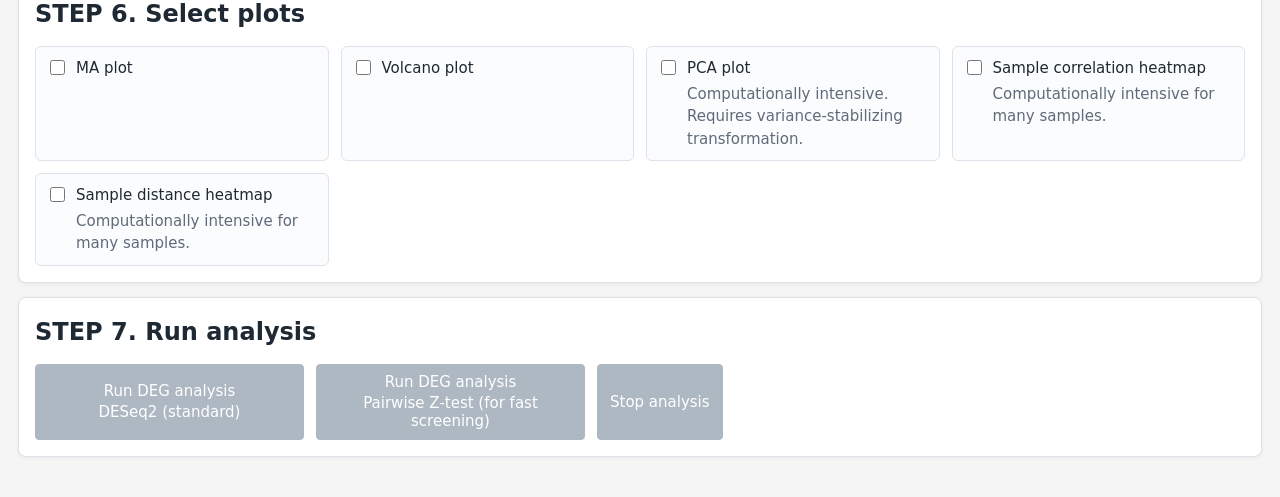
==== commit 434e8e07: "Add local and offline DEAR-OWL analysis" ====
--- a/index.html
+++ b/index.html
@@ -11,7 +11,7 @@
     content="default-src 'self' data: blob:; script-src 'self' 'unsafe-eval' 'wasm-unsafe-eval'; worker-src 'self' blob:; connect-src 'self'; img-src 'self' data: blob:; style-src 'self';"
   >
   <title>DEAR-OWL</title>
-  <link rel="stylesheet" href="./css/deseq-app.css?v=20260727">
+  <link rel="stylesheet" href="./css/deseq-app.css?v=20260810-shared-webr-manager">
 </head>
 <body>
   <header class="site-header">
@@ -26,6 +26,21 @@
   </header>
 
   <main class="app-shell">
+    <section id="localLaunchNotice" class="local-launch-notice">
+      <span class="local-launch-kicker">LOCAL STARTUP REQUIRED</span>
+      <h2>Open DEAR-OWL through localhost</h2>
+      <p>
+        Browsers cannot run DESeq2, web workers, or local file parsing from a directly opened
+        <code>index.html</code>. On Windows, double-click <code>start-local.cmd</code>.
+        On macOS or Linux, run <code>sh start-local.sh</code> in Terminal. A local browser
+        page will open automatically.
+      </p>
+      <p class="muted">
+        This does not upload the app or your count matrix to a remote server. Keep the launcher
+        window open while analyzing.
+      </p>
+    </section>
+
     <section class="status-strip" aria-live="polite">
       <div>
         <span class="status-label">Progress</span>
@@ -37,7 +52,7 @@
       </div>
       <div>
         <span class="status-label">Runtime</span>
-        <strong id="runtimeStatus">App 20260727 | webR not started</strong>
+        <strong id="runtimeStatus">App 20260810-shared-webr-manager | webR not started</strong>
       </div>
     </section>
 
@@ -62,6 +77,7 @@
         <select id="datasetSelect"></select>
         <div id="datasetInfo" class="dataset-info">Loading dataset catalog...</div>
         <div id="datasetLoadProgress" class="dataset-load-progress" hidden>
+          <div class="dataset-load-progress-phase">Data loading</div>
           <div class="dataset-load-progress-header">
             <span id="datasetLoadProgressLabel">Preparing dataset...</span>
             <span id="datasetLoadProgressPercent"></span>
@@ -95,6 +111,32 @@
         <pre id="exampleMatrixPreview" class="example-matrix-preview" hidden></pre>
         <p id="uploadStatus" class="muted">No file selected. Files are parsed locally in this browser.</p>
       </div>
+
+      <div class="analysis-preparation-panel" aria-labelledby="analysisPreparationTitle">
+        <div id="analysisPreparationTitle" class="dataset-load-progress-phase">Analysis preparation</div>
+        <p id="offlineStatus" class="analysis-preparation-summary">Load data to prepare the browser-based analysis engine.</p>
+        <div id="datasetPreparationProgress" class="dataset-load-progress" hidden>
+          <div class="dataset-load-progress-header">
+            <span id="datasetPreparationProgressLabel">Waiting for data</span>
+            <span id="datasetPreparationProgressPercent"></span>
+          </div>
+          <div
+            id="datasetPreparationProgressTrack"
+            class="dataset-load-progress-track"
+            role="progressbar"
+            aria-label="Analysis preparation progress"
+            aria-valuemin="0"
+            aria-valuemax="100"
+          >
+            <div id="datasetPreparationProgressBar" class="dataset-load-progress-bar"></div>
+          </div>
+          <div class="dataset-load-progress-details">
+            <span id="datasetPreparationProgressStage"></span>
+            <span id="datasetPreparationProgressBytes"></span>
+          </div>
+          <div id="datasetPreparationProgressLive" class="sr-only" aria-live="polite"></div>
+        </div>
+      </div>
     </section>
 
     <section class="step-card">
@@ -151,27 +193,9 @@
         <h2><span class="step-number">STEP 5.</span> Set analysis parameters</h2>
       </div>
 
-      <div class="engine-panel">
-        <label class="engine-control">
-          <span>Analysis Engine</span>
-          <select id="analysisEngine">
-            <option value="deseq2" selected>R / DESeq2 (standard)</option>
-            <option value="javascript">High-speed pairwise Z-test (ultrafast)</option>
-          </select>
-        </label>
-      </div>
-
       <div class="parameter-grid">
         <label>
-          <div id="pModeField" class="p-mode-field" hidden>
-            <span>P-value correction mode</span>
-            <select id="p-mode">
-              <option value="fdr" selected>FDR (Benjamini-Hochberg)</option>
-              <option value="bonferroni">Bonferroni adjusted p-value</option>
-              <option value="raw">Raw p-value (no adjustment)</option>
-            </select>
-          </div>
-          <span id="pThreshLabel">FDR threshold</span>
+          <span>FDR threshold</span>
           <input id="fdrThreshold" type="number" min="0.000001" max="0.999999" step="0.01" value="0.05">
         </label>
         <label>
@@ -180,7 +204,7 @@
         </label>
         <label class="deseq2-only-param inline-check">
           <input id="preFiltering" type="checkbox" checked>
-          <span>Low-expression pre-filtering</span>
+          <span>Low-expression pre-filtering (DESeq2 only)</span>
         </label>
         <label>
           <span>Minimum total count across selected samples</span>
@@ -190,12 +214,12 @@
         <div class="parameter-with-help deseq2-only-param">
           <label class="inline-check">
             <input id="independentFiltering" type="checkbox" checked>
-            <span>DESeq2 independent filtering</span>
+            <span>DESeq2 independent filtering (DESeq2 only)</span>
           </label>
           <p class="parameter-help">After model fitting, DESeq2 uses mean normalized counts to omit low-power genes from multiple-testing adjustment.</p>
         </div>
         <label class="deseq2-only-param">
-          <span>Fit type</span>
+          <span>Fit type (DESeq2 only)</span>
           <select id="fitType">
             <option value="parametric">parametric</option>
             <option value="local">local</option>
@@ -203,7 +227,7 @@
           </select>
         </label>
         <label class="deseq2-only-param">
-          <span>Size-factor estimation</span>
+          <span>Size-factor estimation (DESeq2 only)</span>
           <select id="sfType">
             <option value="ratio" selected>ratio</option>
             <option value="poscounts">poscounts</option>
@@ -212,7 +236,7 @@
         </label>
         <div class="parameter-with-help deseq2-only-param">
           <label>
-            <span>Cook's cutoff</span>
+            <span>Cook's cutoff (DESeq2 only)</span>
             <select id="cooksCutoff">
               <option value="false">FALSE</option>
               <option value="true" selected>TRUE</option>
@@ -221,7 +245,7 @@
           <p class="parameter-help">May increase runtime. On slower or memory-limited systems, consider setting this to FALSE.</p>
         </div>
         <label class="deseq2-only-param">
-          <span>Test</span>
+          <span>Test (DESeq2 only)</span>
           <select id="testType">
             <option value="Wald">Wald</option>
             <option value="LRT">LRT</option>
@@ -269,7 +293,16 @@
       </div>
 
       <div class="run-actions">
-        <button id="runButton" type="button" disabled>Run DEG analysis</button>
+        <div class="run-engine-buttons">
+          <button id="runDeseq2Button" type="button" disabled>
+            <span class="run-button-title">Run DEG analysis</span>
+            <span class="run-button-engine">DESeq2 (standard)</span>
+          </button>
+          <button id="runZTestButton" type="button" disabled>
+            <span class="run-button-title">Run DEG analysis</span>
+            <span class="run-button-engine">Pairwise Z-test (for fast screening)</span>
+          </button>
+        </div>
         <button id="cancelButton" type="button" disabled>Stop analysis</button>
       </div>
 
@@ -308,6 +341,7 @@
 
   </main>
 
-  <script type="module" src="./js/app.js?v=20260727"></script>
+  <script src="./js/local-launch-guard.js?v=20260810-shared-webr-manager"></script>
+  <script type="module" src="./js/app-bootstrap-20260810-shared-webr-manager.js"></script>
 </body>
 </html>
--- a/css/deseq-app.css
+++ b/css/deseq-app.css
@@ -281,6 +281,35 @@
   color: var(--ink);
 }
 
+.dataset-load-progress-phase {
+  color: var(--muted);
+  font-size: 0.82rem;
+  font-weight: 800;
+  letter-spacing: 0.04em;
+  text-transform: uppercase;
+}
+
+.analysis-preparation-panel {
+  display: grid;
+  gap: 8px;
+  margin-top: 14px;
+  border: 1px solid #c9d9eb;
+  border-radius: 7px;
+  padding: 12px;
+  background: #f7fbff;
+}
+
+.analysis-preparation-panel .dataset-load-progress {
+  margin-top: 0;
+  background: #fff;
+}
+
+.analysis-preparation-summary {
+  margin: 0;
+  color: var(--muted);
+  line-height: 1.45;
+}
+
 .dataset-load-progress-header,
 .dataset-load-progress-details {
   display: flex;
@@ -492,7 +521,8 @@
 .contrast-controls,
 .custom-contrast-row,
 .multi-result-header,
-.overlap-set-grid {
+.overlap-set-grid,
+.overlap-figure-header {
   display: flex;
   flex-wrap: wrap;
   align-items: center;
@@ -581,25 +611,220 @@
   align-items: flex-start;
 }
 
+.venn-controls {
+  display: flex;
+  flex-wrap: wrap;
+  align-items: end;
+  gap: 10px 18px;
+  border: 1px solid var(--line);
+  border-radius: 6px;
+  padding: 12px;
+  background: #fbfcfd;
+}
+
+.venn-direction-control {
+  display: grid;
+  gap: 4px;
+  flex: 0 0 230px;
+}
+
+.venn-direction-control span {
+  color: var(--muted);
+  font-size: 0.93rem;
+  font-weight: 700;
+}
+
+.venn-direction-note {
+  flex: 1 1 460px;
+  margin: 0 0 7px;
+}
+
 .overlap-set-grid label {
   flex: 1 1 260px;
 }
 
+.overlap-selection-status {
+  margin: 0;
+}
+
+.overlap-diagram-warning {
+  margin: 0;
+}
+
 .overlap-output {
   display: grid;
   gap: 10px;
+  min-width: 0;
+}
+
+.overlap-figure {
+  width: 100%;
+  margin: 0;
+}
+
+.overlap-figure-title {
+  margin: 4px 0 8px;
+}
+
+.overlap-figure-header {
+  justify-content: space-between;
+  margin-bottom: 8px;
+}
+
+.overlap-figure-header .overlap-figure-title {
+  margin: 0;
+}
+
+.venn-figure,
+.euler-figure {
+  overflow-x: auto;
+}
+
+.venn-svg,
+.euler-svg {
+  display: block;
+  width: min(100%, 1200px);
+  min-width: 900px;
+  border: 1px solid var(--line);
+  border-radius: 6px;
+  background: #fbfcfd;
 }
 
 .venn-svg {
-  width: min(100%, 760px);
-  min-height: 260px;
+  aspect-ratio: 1200 / 740;
+}
+
+.euler-svg {
+  aspect-ratio: 1200 / 720;
+}
+
+.venn-set-label {
+  fill: var(--ink);
+  font-size: 21px;
+  font-weight: 800;
+}
+
+.venn-count {
+  fill: var(--ink);
+  stroke: #fff;
+  stroke-width: 7px;
+  paint-order: stroke fill;
+  font-size: 23px;
+  font-weight: 900;
+}
+
+.euler-set-code {
+  fill: var(--ink);
+  stroke: #fff;
+  stroke-width: 6px;
+  paint-order: stroke fill;
+  font-size: 25px;
+  font-weight: 900;
+}
+
+.euler-legend {
+  display: grid;
+  grid-template-columns: repeat(auto-fit, minmax(280px, 1fr));
+  gap: 6px 18px;
+  max-width: 1200px;
+  margin: 10px 0 0;
+  padding: 0;
+  list-style: none;
+}
+
+.euler-legend li {
+  display: flex;
+  align-items: flex-start;
+  gap: 7px;
+}
+
+.euler-legend-code {
+  display: inline-grid;
+  flex: 0 0 25px;
+  width: 25px;
+  height: 25px;
+  place-items: center;
+  border-radius: 50%;
+  color: #fff;
+  font-size: 0.85rem;
+  font-weight: 900;
+}
+
+.upset-viewport {
+  width: 100%;
+  overflow-x: auto;
   border: 1px solid var(--line);
   border-radius: 6px;
   background: #fbfcfd;
 }
 
+.upset-svg {
+  display: block;
+  max-width: none;
+}
+
+.upset-grid-line,
+.upset-row-guide {
+  stroke: var(--line);
+  stroke-width: 1;
+}
+
+.upset-bar,
+.upset-connector,
+.upset-dot.is-included {
+  fill: var(--ink);
+  stroke: var(--ink);
+}
+
+.upset-connector {
+  stroke-width: 3;
+}
+
+.upset-dot {
+  fill: #d9dee4;
+  stroke: #d9dee4;
+}
+
+.upset-axis-title,
+.upset-set-label {
+  fill: var(--ink);
+  font-size: 15px;
+  font-weight: 800;
+}
+
+.upset-axis-label,
+.upset-count-label {
+  fill: var(--muted);
+  font-size: 13px;
+  font-weight: 700;
+}
+
+.venn-caption {
+  max-width: 1200px;
+  margin: 7px 0 0;
+  color: var(--muted);
+  font-size: 0.93rem;
+}
+
+.overlap-table-wrap {
+  max-width: 1200px;
+}
+
 .overlap-table {
-  border: 1px solid var(--line);
+  width: 100%;
+  border: 1px solid var(--line);
+}
+
+.overlap-table th:first-child,
+.overlap-table td:first-child {
+  min-width: 520px;
+  white-space: normal;
+}
+
+.overlap-table th:last-child,
+.overlap-table td:last-child {
+  width: 150px;
+  white-space: nowrap;
 }
 
 .sample-controls,
@@ -627,6 +852,38 @@
   margin: 10px 0;
 }
 
+.run-actions {
+  align-items: stretch;
+  gap: 12px;
+}
+
+.run-engine-buttons {
+  display: grid;
+  grid-template-columns: repeat(2, minmax(0, 1fr));
+  flex: 0 1 550px;
+  width: min(100%, 550px);
+  gap: 12px;
+}
+
+.run-engine-buttons button {
+  display: grid;
+  place-content: center;
+  gap: 2px;
+  width: 100%;
+  min-height: 64px;
+  line-height: 1.25;
+  text-align: center;
+}
+
+.run-button-title,
+.run-button-engine {
+  display: block;
+}
+
+#cancelButton {
+  flex: 0 0 auto;
+}
+
 .analysis-activity {
   margin-top: 14px;
   border-top: 1px solid var(--line);
@@ -719,37 +976,6 @@
   grid-template-columns: repeat(3, minmax(0, 1fr));
   grid-auto-rows: minmax(132px, auto);
   align-items: stretch;
-}
-
-.engine-panel {
-  margin-bottom: 16px;
-  border-left: 4px solid var(--accent);
-  border-radius: 6px;
-  padding: 12px;
-  background: #f8fafc;
-}
-
-.engine-control,
-.p-mode-field {
-  display: grid;
-  gap: 6px;
-  color: var(--muted);
-  font-size: 1rem;
-  font-weight: 700;
-}
-
-.engine-control select {
-  width: 100%;
-  height: 42px;
-  max-width: none;
-}
-
-.p-mode-field {
-  margin-bottom: 8px;
-}
-
-.engine-muted {
-  opacity: 0.45;
 }
 
 .parameter-grid label {
@@ -1138,6 +1364,19 @@
     flex-direction: column;
     gap: 3px;
   }
+
+  .run-actions {
+    flex-direction: column;
+  }
+
+  .run-engine-buttons {
+    grid-template-columns: 1fr;
+  }
+
+  .run-engine-buttons button,
+  #cancelButton {
+    width: 100%;
+  }
 }
 
 @media (prefers-reduced-motion: reduce) {
@@ -1151,3 +1390,31 @@
     animation: none;
   }
 }
+.local-launch-notice {
+  border: 1px solid #e0ad4f;
+  border-left: 6px solid #d98713;
+  border-radius: 14px;
+  background: #fff8e8;
+  padding: 1.5rem 1.75rem;
+  color: #182a3c;
+}
+
+.local-launch-notice[hidden] {
+  display: none;
+}
+
+.local-launch-notice h2 {
+  margin: 0.35rem 0 0.75rem;
+}
+
+.local-launch-notice p {
+  max-width: 74rem;
+  line-height: 1.65;
+}
+
+.local-launch-kicker {
+  color: #9a5700;
+  font-size: 0.78rem;
+  font-weight: 800;
+  letter-spacing: 0.1em;
+}
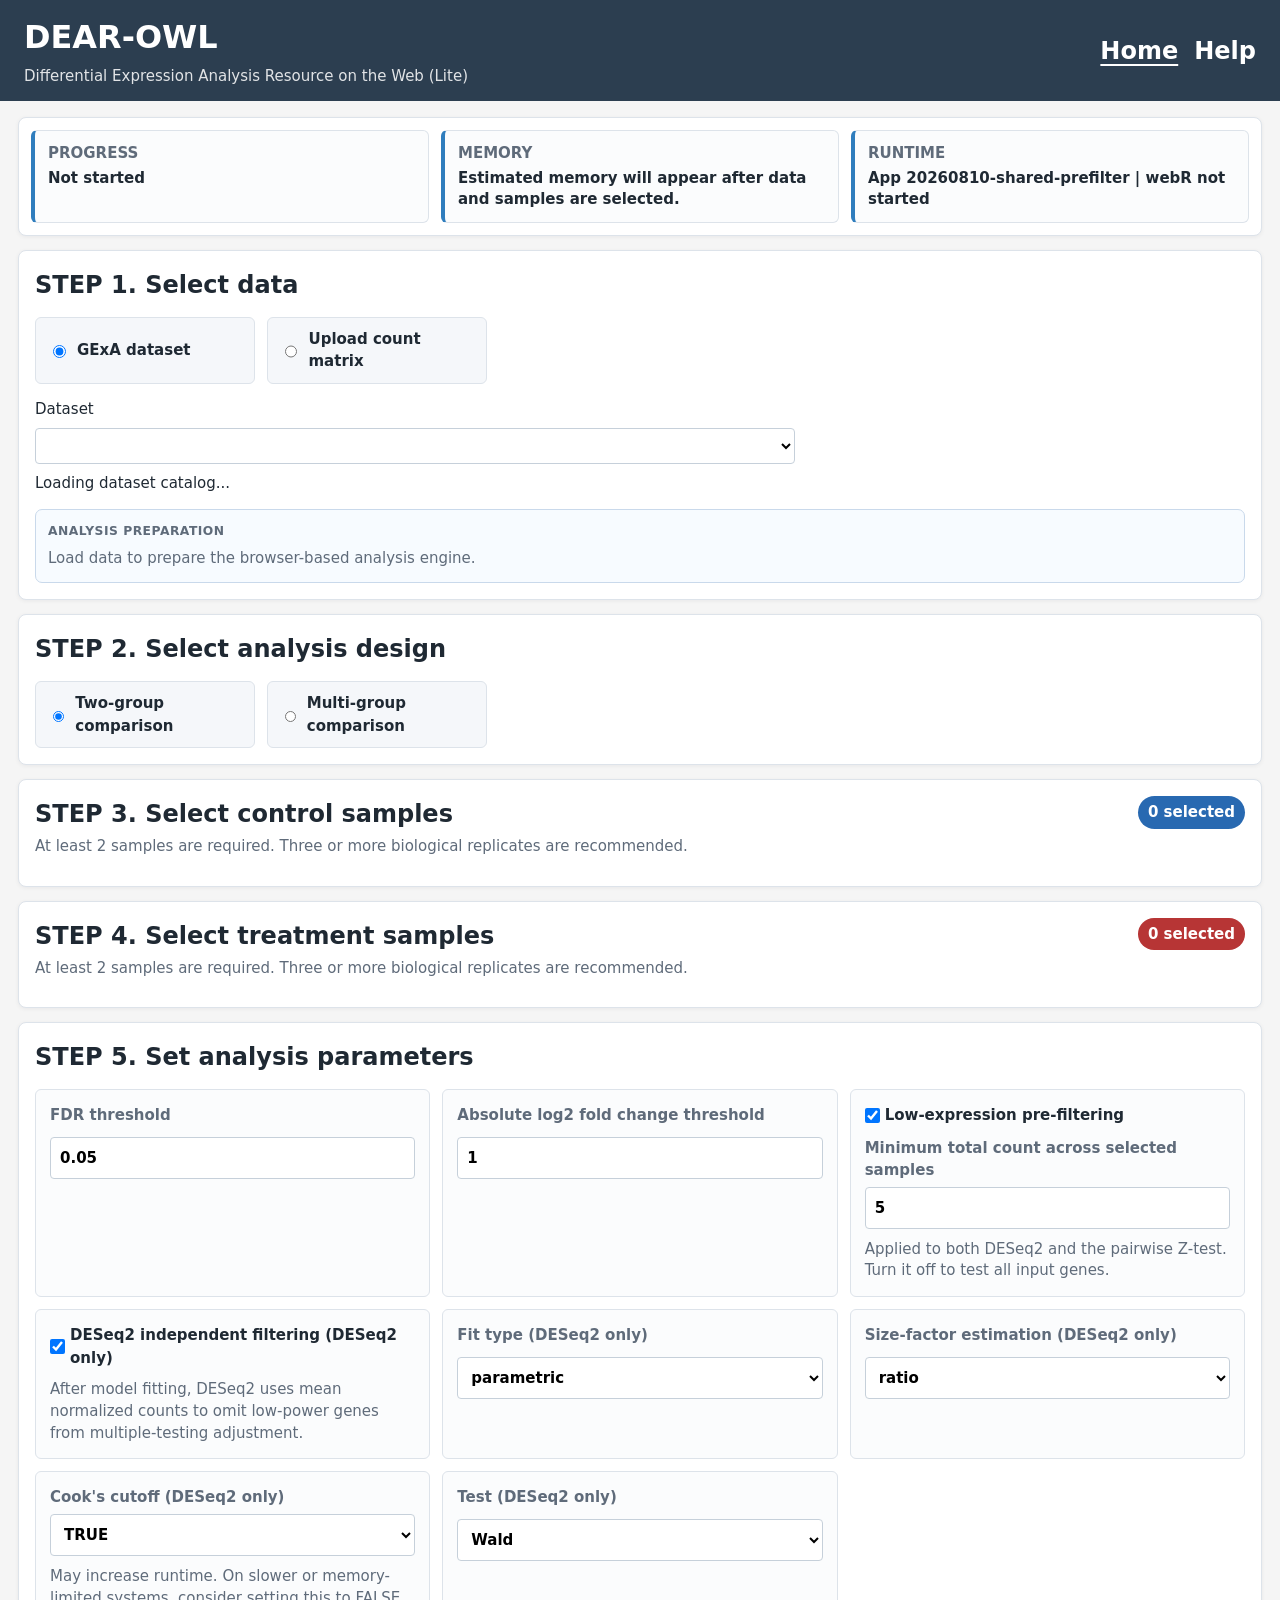
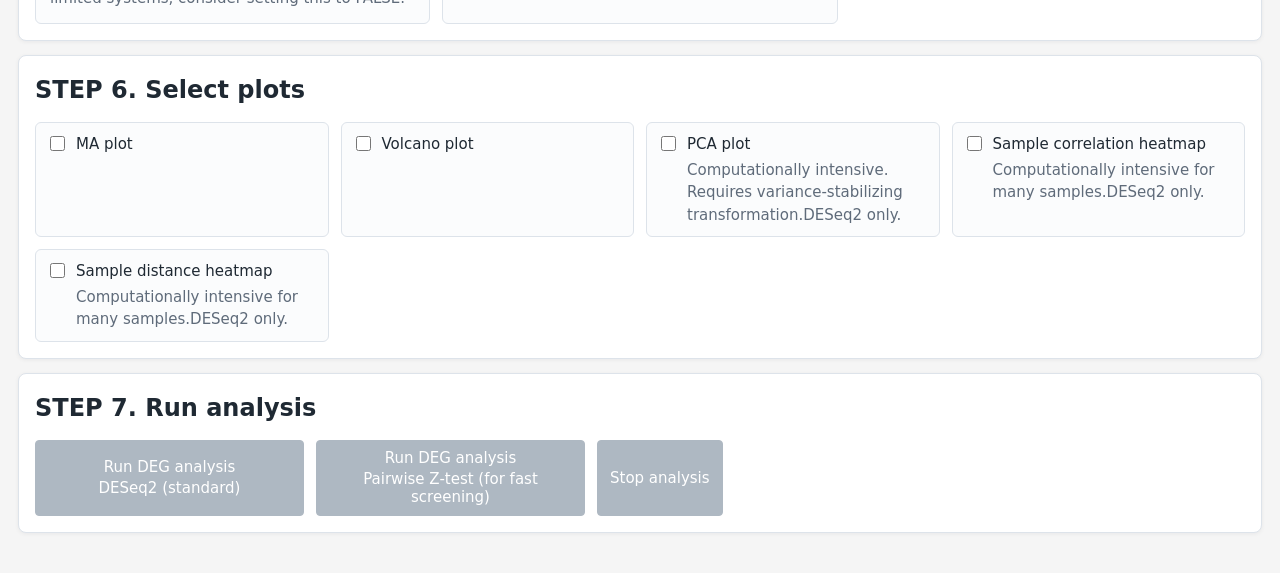
==== commit cdd02c3b: "Unify pre-filtering and clarify plot support" ====
--- a/index.html
+++ b/index.html
@@ -11,7 +11,7 @@
     content="default-src 'self' data: blob:; script-src 'self' 'unsafe-eval' 'wasm-unsafe-eval'; worker-src 'self' blob:; connect-src 'self'; img-src 'self' data: blob:; style-src 'self';"
   >
   <title>DEAR-OWL</title>
-  <link rel="stylesheet" href="./css/deseq-app.css?v=20260810-shared-webr-manager">
+  <link rel="stylesheet" href="./css/deseq-app.css?v=20260810-shared-prefilter">
 </head>
 <body>
   <header class="site-header">
@@ -52,7 +52,7 @@
       </div>
       <div>
         <span class="status-label">Runtime</span>
-        <strong id="runtimeStatus">App 20260810-shared-webr-manager | webR not started</strong>
+        <strong id="runtimeStatus">App 20260810-shared-prefilter | webR not started</strong>
       </div>
     </section>
 
@@ -202,14 +202,17 @@
           <span>Absolute log2 fold change threshold</span>
           <input id="log2fcThreshold" type="number" min="0" step="0.1" value="1">
         </label>
-        <label class="deseq2-only-param inline-check">
-          <input id="preFiltering" type="checkbox" checked>
-          <span>Low-expression pre-filtering (DESeq2 only)</span>
-        </label>
-        <label>
-          <span>Minimum total count across selected samples</span>
-          <input id="minimumCount" type="number" min="0" step="1" value="5">
-        </label>
+        <div class="parameter-with-help prefilter-parameter">
+          <label class="inline-check">
+            <input id="preFiltering" type="checkbox" checked>
+            <span>Low-expression pre-filtering</span>
+          </label>
+          <label class="minimum-count-control">
+            <span>Minimum total count across selected samples</span>
+            <input id="minimumCount" type="number" min="0" step="1" value="5">
+          </label>
+          <p class="parameter-help">Applied to both DESeq2 and the pairwise Z-test. Turn it off to test all input genes.</p>
+        </div>
         <input id="minimumSamples" type="hidden" value="1">
         <div class="parameter-with-help deseq2-only-param">
           <label class="inline-check">
@@ -270,15 +273,15 @@
         </label>
         <label class="inline-check plot-heavy">
           <input id="plot-pca" type="checkbox">
-          <span>PCA plot <small>Computationally intensive. Requires variance-stabilizing transformation.</small></span>
+          <span>PCA plot <small>Computationally intensive. Requires variance-stabilizing transformation.DESeq2 only.</small></span>
         </label>
         <label class="inline-check plot-heavy">
           <input id="plot-sampleCorrelation" type="checkbox">
-          <span>Sample correlation heatmap <small>Computationally intensive for many samples.</small></span>
+          <span>Sample correlation heatmap <small>Computationally intensive for many samples.DESeq2 only.</small></span>
         </label>
         <label class="inline-check plot-heavy">
           <input id="plot-sampleDistance" type="checkbox">
-          <span>Sample distance heatmap <small>Computationally intensive for many samples.</small></span>
+          <span>Sample distance heatmap <small>Computationally intensive for many samples.DESeq2 only.</small></span>
         </label>
       </div>
     </section>
@@ -341,7 +344,7 @@
 
   </main>
 
-  <script src="./js/local-launch-guard.js?v=20260810-shared-webr-manager"></script>
+  <script src="./js/local-launch-guard.js?v=20260810-shared-prefilter"></script>
   <script type="module" src="./js/app-bootstrap-20260810-shared-webr-manager.js"></script>
 </body>
 </html>
--- a/css/deseq-app.css
+++ b/css/deseq-app.css
@@ -1031,6 +1031,15 @@
   gap: 10px;
 }
 
+.prefilter-parameter .minimum-count-control {
+  transition: opacity 0.15s ease;
+}
+
+.prefilter-parameter.is-disabled .minimum-count-control,
+.prefilter-parameter.is-disabled .parameter-help {
+  opacity: 0.55;
+}
+
 .parameter-help {
   margin: 0;
   color: var(--muted);
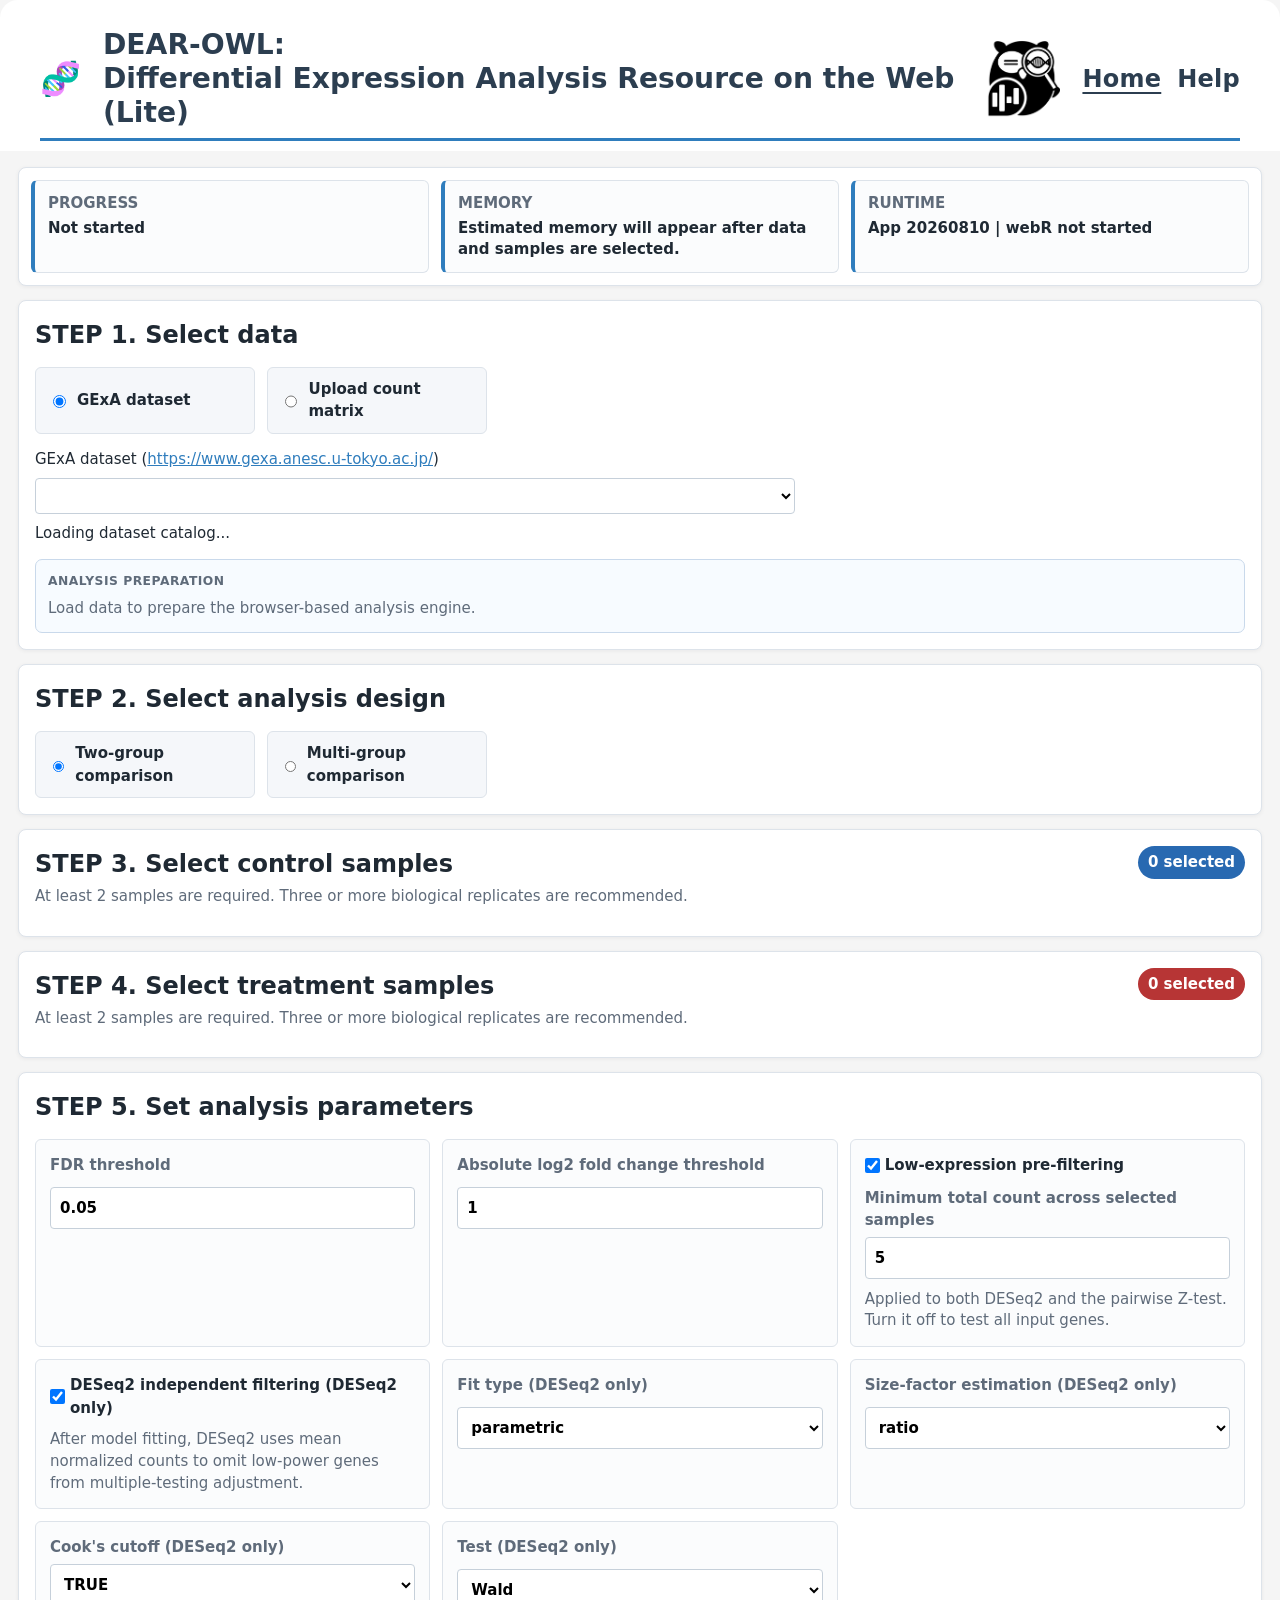
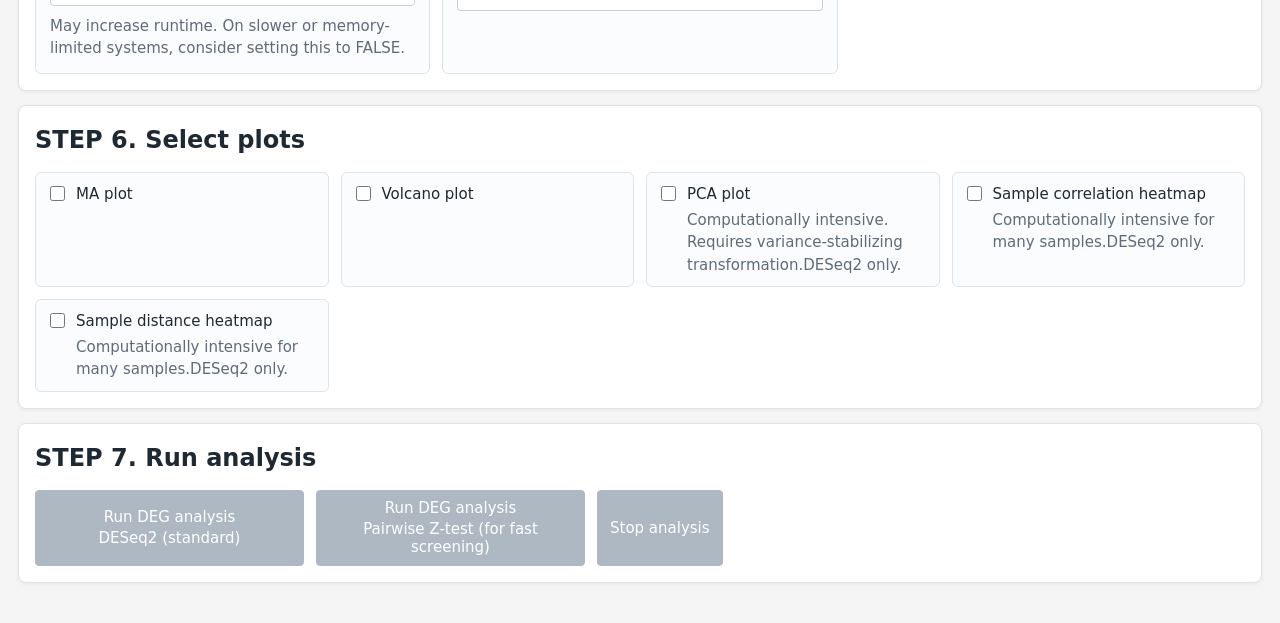
==== commit a69cb46f: "Refresh header branding and add owl artwork" ====
--- a/index.html
+++ b/index.html
@@ -11,13 +11,17 @@
     content="default-src 'self' data: blob:; script-src 'self' 'unsafe-eval' 'wasm-unsafe-eval'; worker-src 'self' blob:; connect-src 'self'; img-src 'self' data: blob:; style-src 'self';"
   >
   <title>DEAR-OWL</title>
-  <link rel="stylesheet" href="./css/deseq-app.css?v=20260810-shared-prefilter">
+  <link rel="stylesheet" href="./css/deseq-app.css?v=20260813-header-layout-5">
 </head>
 <body>
   <header class="site-header">
-    <div>
-      <h1>DEAR-OWL</h1>
-      <p>Differential Expression Analysis Resource on the Web (Lite)</p>
+    <span class="site-dna-mark" aria-hidden="true">🧬</span>
+    <div class="site-brand-lockup">
+      <div class="site-brand">
+        <h1>DEAR-OWL</h1>
+        <p>Differential Expression Analysis Resource on the Web (Lite)</p>
+      </div>
+      <img class="site-owl-mark" src="./dear-owl.png" alt="">
     </div>
     <nav aria-label="Primary">
       <a href="./index.html" aria-current="page">Home</a>
@@ -52,7 +56,7 @@
       </div>
       <div>
         <span class="status-label">Runtime</span>
-        <strong id="runtimeStatus">App 20260810-shared-prefilter | webR not started</strong>
+        <strong id="runtimeStatus">App 20260810 | webR not started</strong>
       </div>
     </section>
 
@@ -73,7 +77,7 @@
       </div>
 
       <div id="gexaPanel" class="data-panel">
-        <label for="datasetSelect">Dataset</label>
+        <label for="datasetSelect">GExA dataset (<a href="https://www.gexa.anesc.u-tokyo.ac.jp/">https://www.gexa.anesc.u-tokyo.ac.jp/</a>)</label>
         <select id="datasetSelect"></select>
         <div id="datasetInfo" class="dataset-info">Loading dataset catalog...</div>
         <div id="datasetLoadProgress" class="dataset-load-progress" hidden>
--- a/css/deseq-app.css
+++ b/css/deseq-app.css
@@ -103,36 +103,78 @@
 }
 
 .site-header {
+  position: relative;
+  display: grid;
+  grid-template-columns: auto minmax(0, 1fr) auto;
+  align-items: center;
+  gap: 22px;
+  min-height: 142px;
+  border-radius: 18px 18px 0 0;
+  padding: 28px 40px 22px;
+  color: var(--header);
+  background: #fff;
+}
+
+.site-header::after {
+  position: absolute;
+  right: 40px;
+  bottom: 10px;
+  left: 40px;
+  height: 3px;
+  background: var(--accent);
+  content: "";
+}
+
+.site-brand {
+  display: flex;
+  flex: 0 1 auto;
+  flex-wrap: wrap;
+  align-items: baseline;
+  gap: 0 0.45rem;
+  min-width: 0;
+}
+
+.site-brand-lockup {
   display: flex;
   align-items: center;
-  justify-content: space-between;
   gap: 18px;
-  padding: 14px 24px;
-  color: #fff;
-  background: var(--header);
+  min-width: 0;
+  width: max-content;
+  max-width: 100%;
 }
 
 .site-header h1 {
   margin: 0;
-  font-size: 2.13rem;
+  color: var(--header);
+  font-size: clamp(1.65rem, 2.2vw, 2.5rem);
+  line-height: 1.2;
+}
+
+.site-header h1::after {
+  content: ":";
 }
 
 .site-header p {
-  margin: 3px 0 0;
-  color: rgba(255, 255, 255, 0.86);
-  font-size: 1rem;
+  margin: 0;
+  color: var(--header);
+  font-size: clamp(1.65rem, 2.2vw, 2.5rem);
+  font-weight: 700;
+  line-height: 1.2;
 }
 
 .site-header nav {
   display: flex;
+  grid-column: 3;
   gap: 16px;
+  justify-self: end;
   white-space: nowrap;
 }
 
 .site-header nav a {
-  color: #fff;
+  color: var(--header);
   font-size: 1.6rem;
-  font-weight: 700;
+  font-weight: 900;
+  letter-spacing: 0.01em;
   text-decoration: none;
 }
 
@@ -140,6 +182,17 @@
   text-decoration: underline;
   text-decoration-thickness: 2px;
   text-underline-offset: 5px;
+}
+
+.site-dna-mark {
+  font-size: 2.2rem;
+  line-height: 1;
+}
+
+.site-owl-mark {
+  width: 74px;
+  height: 78px;
+  object-fit: contain;
 }
 
 .app-shell {
@@ -1338,14 +1391,61 @@
 }
 
 @media (max-width: 720px) {
-  .site-header,
   .selector-heading {
     flex-direction: column;
     align-items: flex-start;
   }
 
+  .site-header {
+    grid-template-columns: auto minmax(0, 1fr);
+    gap: 14px;
+    min-height: 0;
+    padding: 22px 18px 18px;
+  }
+
+  .site-header::after {
+    right: 18px;
+    bottom: 8px;
+    left: 18px;
+  }
+
+  .site-brand {
+    grid-column: 2;
+    grid-row: 1;
+    display: block;
+  }
+
+  .site-brand-lockup {
+    display: contents;
+  }
+
+  .site-header h1,
+  .site-header p {
+    font-size: 1.55rem;
+  }
+
   .site-header nav {
+    grid-column: 2;
+    grid-row: 2;
     flex-wrap: wrap;
+  }
+
+  .site-header nav a {
+    font-size: 1.1rem;
+  }
+
+  .site-dna-mark {
+    grid-column: 1;
+    grid-row: 1;
+    align-self: start;
+    font-size: 1.8rem;
+  }
+
+  .site-owl-mark {
+    grid-column: 1;
+    grid-row: 2;
+    width: 54px;
+    height: 58px;
   }
 
   .status-strip,
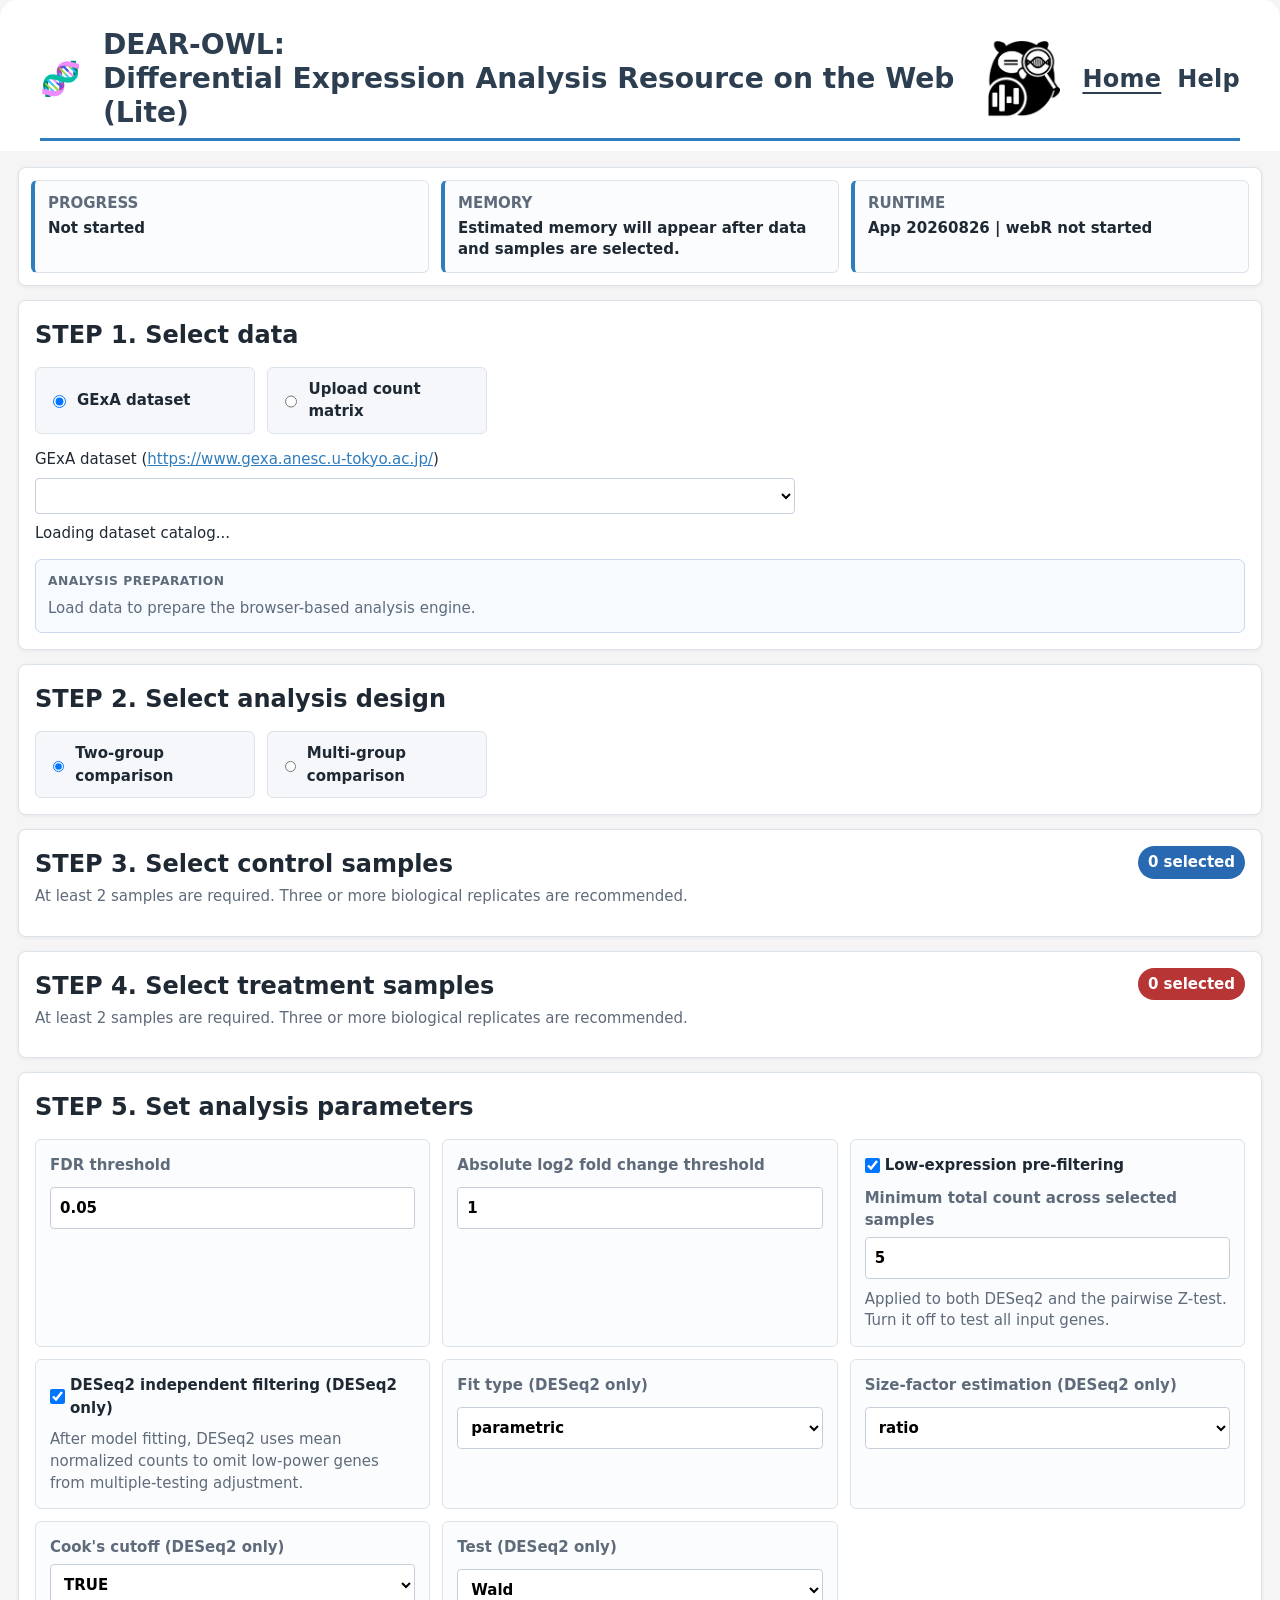
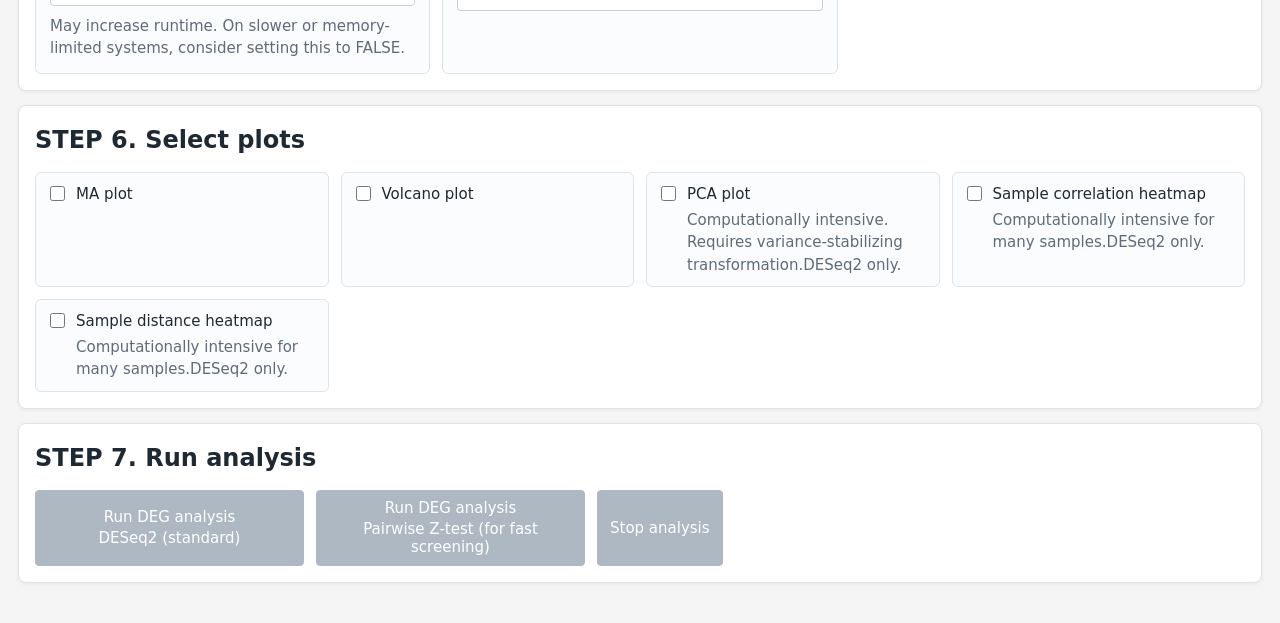
==== commit 43e925d4: "Add Foxtail millet T2T and stabilize browser analysis" ====
--- a/index.html
+++ b/index.html
@@ -1,6 +1,7 @@
 <!doctype html>
 <html lang="en">
 <head>
+  <link rel="icon" type="image/png" href="dear-owl.png">
   <meta charset="UTF-8">
   <meta
     name="viewport"
@@ -11,7 +12,7 @@
     content="default-src 'self' data: blob:; script-src 'self' 'unsafe-eval' 'wasm-unsafe-eval'; worker-src 'self' blob:; connect-src 'self'; img-src 'self' data: blob:; style-src 'self';"
   >
   <title>DEAR-OWL</title>
-  <link rel="stylesheet" href="./css/deseq-app.css?v=20260813-header-layout-5">
+  <link rel="stylesheet" href="./css/deseq-app.css?v=20260825-help-example-1">
 </head>
 <body>
   <header class="site-header">
@@ -56,7 +57,7 @@
       </div>
       <div>
         <span class="status-label">Runtime</span>
-        <strong id="runtimeStatus">App 20260810 | webR not started</strong>
+        <strong id="runtimeStatus">App 20260826 | webR not started</strong>
       </div>
     </section>
 
@@ -349,6 +350,6 @@
   </main>
 
   <script src="./js/local-launch-guard.js?v=20260810-shared-prefilter"></script>
-  <script type="module" src="./js/app-bootstrap-20260810-shared-webr-manager.js"></script>
+  <script type="module" src="./js/app-bootstrap-20260810-shared-webr-manager.js?v=20260826-staged-pairwise"></script>
 </body>
 </html>
--- a/css/deseq-app.css
+++ b/css/deseq-app.css
@@ -1379,6 +1379,63 @@
   background: #f4f9fd;
 }
 
+.citation-details {
+  display: grid;
+  gap: 4px;
+}
+
+.citation-details p {
+  margin: 0;
+}
+
+.example-use-intro {
+  margin-top: 0;
+}
+
+.example-steps {
+  display: grid;
+  gap: 28px;
+}
+
+.example-step {
+  border-top: 1px solid var(--line);
+  padding-top: 24px;
+}
+
+.example-step:first-child {
+  border-top: 0;
+  padding-top: 0;
+}
+
+.example-step h3 {
+  margin: 0 0 6px;
+  color: var(--header);
+  font-size: 1.2rem;
+}
+
+.example-step p {
+  margin: 0;
+}
+
+.example-step figure {
+  margin: 12px 0 0;
+}
+
+.example-step img {
+  display: block;
+  width: 100%;
+  height: auto;
+  border: 1px solid var(--line);
+  border-radius: 6px;
+  background: #fff;
+}
+
+.example-step figcaption {
+  margin-top: 8px;
+  color: var(--muted);
+  font-size: 0.94rem;
+}
+
 @media (max-width: 980px) {
   .status-strip,
   .parameter-grid,
